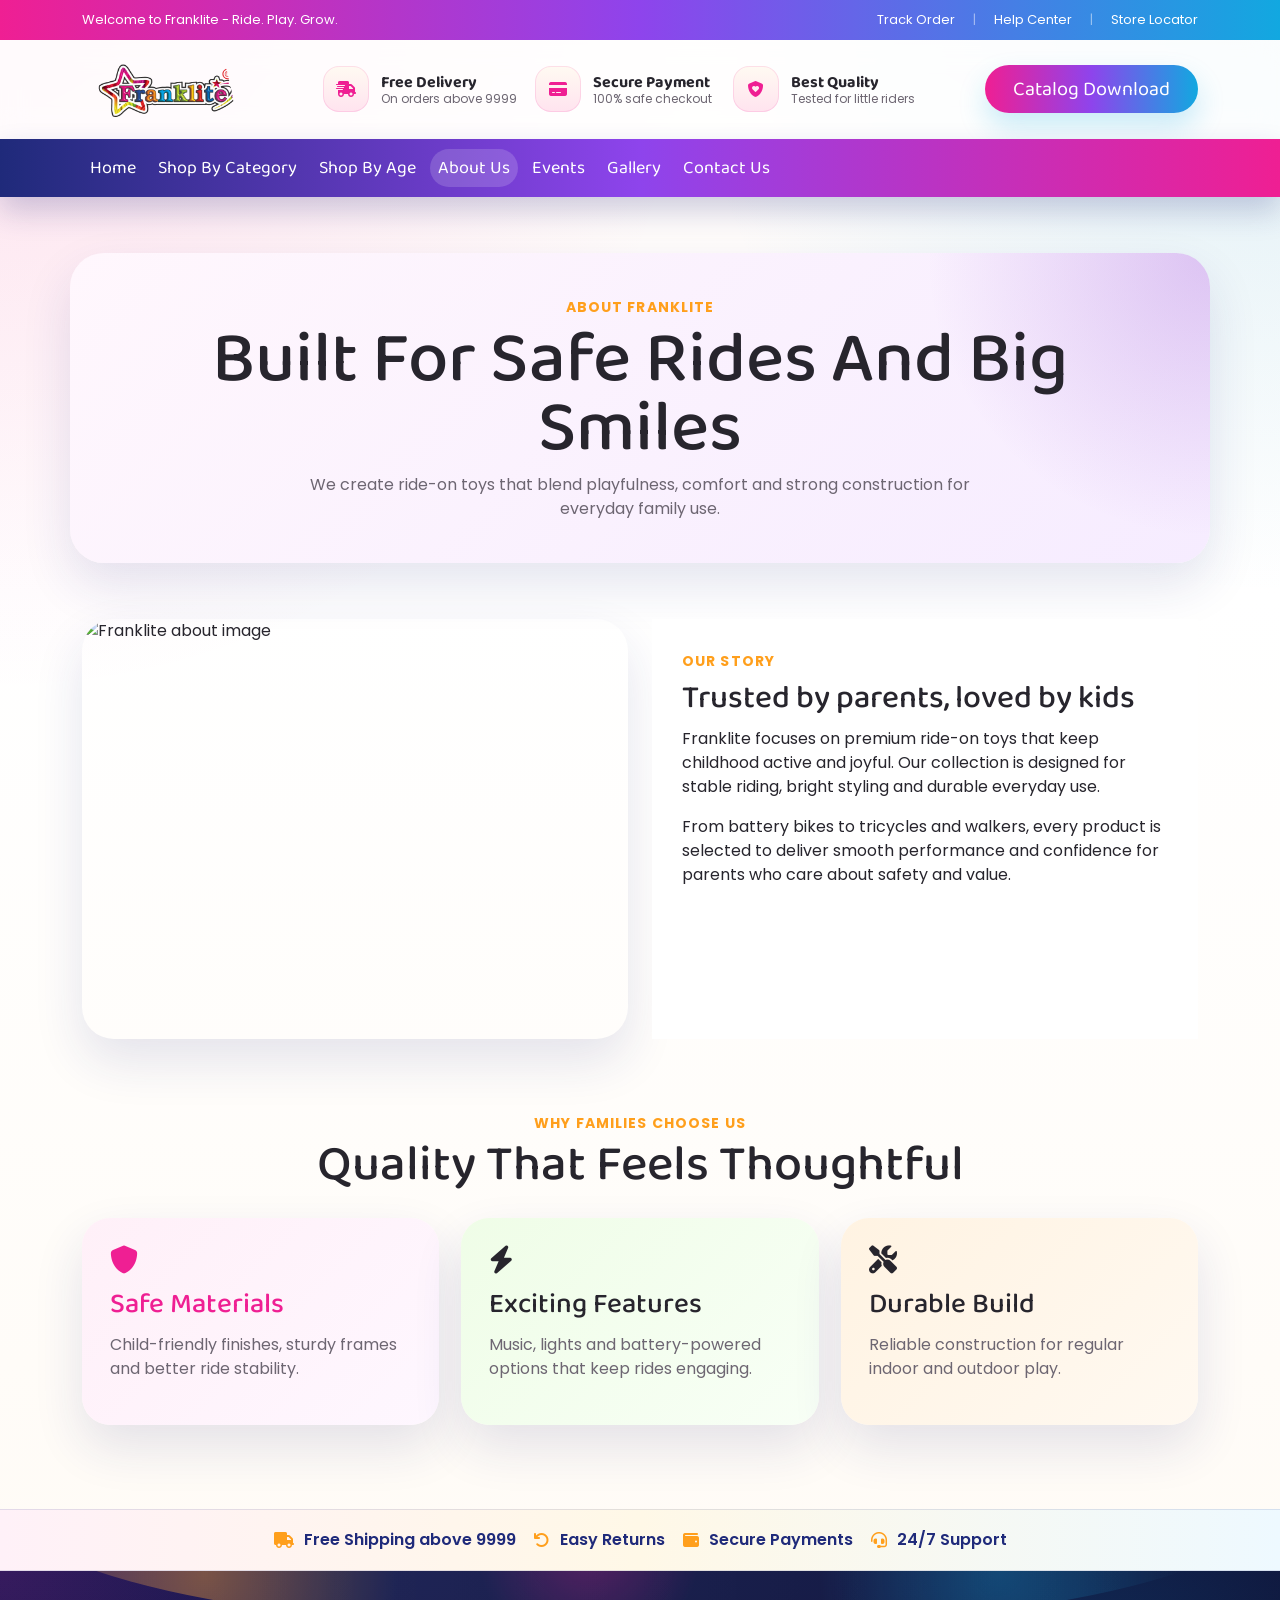
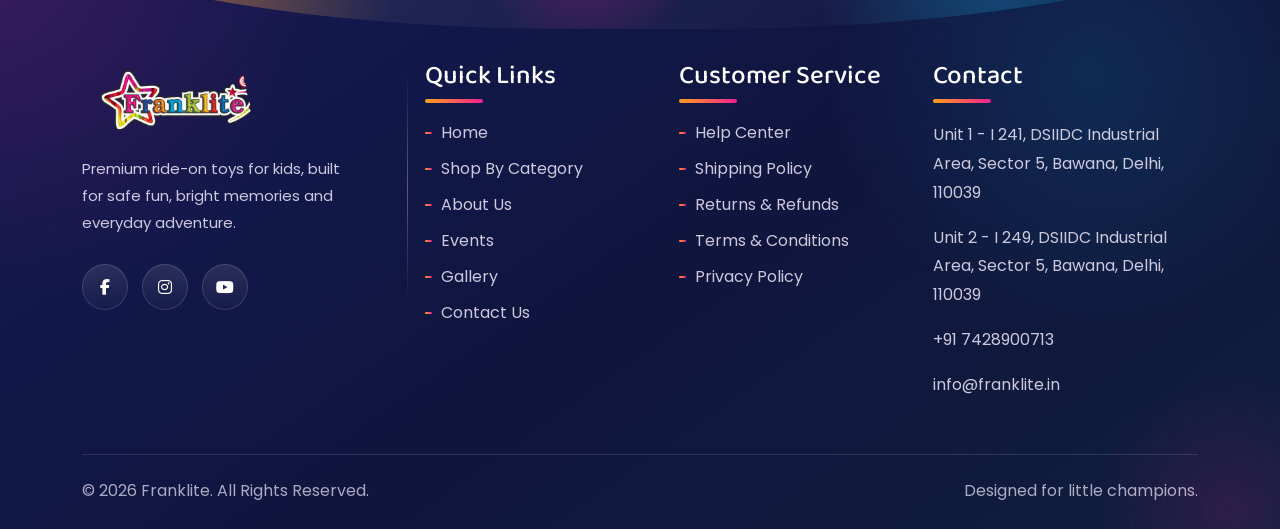
==== about.html @ 80accf0f "update in catalog and footer" ====
<!DOCTYPE html>
<html lang="en">

<head>
    <meta charset="UTF-8">
    <meta name="viewport" content="width=device-width, initial-scale=1.0">
    <title>About Us | Franklite</title>
    <link rel="icon" href="image/logo.png">
    <link href="https://cdn.jsdelivr.net/npm/bootstrap@5.0.2/dist/css/bootstrap.min.css" rel="stylesheet"
        integrity="sha384-EVSTQN3/azprG1Anm3QDgpJLIm9Nao0Yz1ztcQTwFspd3yD65VohhpuuCOmLASjC" crossorigin="anonymous">
    <link rel="stylesheet" href="https://cdnjs.cloudflare.com/ajax/libs/font-awesome/6.7.2/css/all.min.css">
    <link rel="preconnect" href="https://fonts.googleapis.com">
    <link rel="preconnect" href="https://fonts.gstatic.com" crossorigin>
    <link href="https://fonts.googleapis.com/css2?family=Baloo+2:wght@400;600;700;800&family=Poppins:wght@400;500;600;700&display=swap"
        rel="stylesheet">
    <link href="https://unpkg.com/aos@2.3.1/dist/aos.css" rel="stylesheet">
    <link href="style.css" rel="stylesheet">
    <link href="responsive.css" rel="stylesheet">
</head>

<body>
    <div class="site-shell">
        <header class="top-strip">
            <div class="container top-strip-inner">
                <p class="mb-0">Welcome to Franklite - Ride. Play. Grow.</p>
                <div class="top-strip-links">
                    <a href="pdf/PREM SONY.pdf" download>Track Order</a>
                    <a href="contact.html">Help Center</a>
                    <a href="contact.html">Store Locator</a>
                </div>
            </div>
        </header>

        <header class="main-header">
            <div class="container">
                <div class="main-header-row">
                    <a class="brand-wrap" href="index.html" aria-label="Franklite home">
                        <img src="image/logo-gif.gif" alt="Franklite logo">
                    </a>
                    <div class="feature-pills">
                        <div class="feature-pill">
                            <span class="feature-icon"><i class="fa-solid fa-truck-fast"></i></span>
                            <div>
                                <strong>Free Delivery</strong>
                                <small>On orders above 9999</small>
                            </div>
                        </div>
                        <div class="feature-pill">
                            <span class="feature-icon"><i class="fa-solid fa-credit-card"></i></span>
                            <div>
                                <strong>Secure Payment</strong>
                                <small>100% safe checkout</small>
                            </div>
                        </div>
                        <div class="feature-pill">
                            <span class="feature-icon"><i class="fa-solid fa-shield-heart"></i></span>
                            <div>
                                <strong>Best Quality</strong>
                                <small>Tested for little riders</small>
                            </div>
                        </div>
                    </div>
                    <div class="header-cta">
                        <a class="btn theme-btn header-pill-btn" href="pdf/PREM SONY.pdf" download>Catalog Download</a>
                    </div>
                </div>
            </div>
        </header>

        <nav class="theme-nav navbar navbar-expand-lg">
            <div class="container">
                <button class="navbar-toggler" type="button" data-bs-toggle="collapse" data-bs-target="#mainNav"
                    aria-controls="mainNav" aria-expanded="false" aria-label="Toggle navigation">
                    <i class="fa-solid fa-bars"></i>
                </button>
                <div class="collapse navbar-collapse" id="mainNav">
                    <ul class="navbar-nav nav-links">
                        <li class="nav-item"><a class="nav-link" href="index.html">Home</a></li>
                        <li class="nav-item"><a class="nav-link" href="shop.html">Shop By Category</a></li>
                        <li class="nav-item"><a class="nav-link" href="shop.html">Shop By Age</a></li>
                        <li class="nav-item"><a class="nav-link active" href="about.html">About Us</a></li>
                        <li class="nav-item"><a class="nav-link" href="events.html">Events</a></li>
                        <li class="nav-item"><a class="nav-link" href="gallery.html">Gallery</a></li>
                        <li class="nav-item"><a class="nav-link" href="contact.html">Contact Us</a></li>
                    </ul>
                </div>
            </div>
        </nav>

        <main>
            <section class="inner-hero">
                <div class="container">
                    <span class="kicker">About Franklite</span>
                    <h1>Built For Safe Rides And Big Smiles</h1>
                    <p>We create ride-on toys that blend playfulness, comfort and strong construction for everyday family use.</p>
                </div>
            </section>

            <section class="section-space pt-0">
                <div class="container">
                    <div class="split-panel">
                        <div class="panel-media" data-aos="fade-right">
                            <img src="image/about-img.png" alt="Franklite about image">
                        </div>
                        <div class="panel-copy" data-aos="fade-left">
                            <span class="kicker">Our Story</span>
                            <h2>Trusted by parents, loved by kids</h2>
                            <p>Franklite focuses on premium ride-on toys that keep childhood active and joyful. Our collection is designed for stable riding, bright styling and durable everyday use.</p>
                            <p>From battery bikes to tricycles and walkers, every product is selected to deliver smooth performance and confidence for parents who care about safety and value.</p>
                        </div>
                    </div>
                </div>
            </section>

            <section class="section-space pt-0">
                <div class="container">
                    <div class="section-heading">
                        <span class="kicker">Why Families Choose Us</span>
                        <h2>Quality That Feels Thoughtful</h2>
                    </div>
                    <div class="feature-grid">
                        <article class="feature-panel lilac">
                            <i class="fa-solid fa-shield"></i>
                            <h3>Safe Materials</h3>
                            <p>Child-friendly finishes, sturdy frames and better ride stability.</p>
                        </article>
                        <article class="feature-panel mint">
                            <i class="fa-solid fa-bolt"></i>
                            <h3>Exciting Features</h3>
                            <p>Music, lights and battery-powered options that keep rides engaging.</p>
                        </article>
                        <article class="feature-panel peach">
                            <i class="fa-solid fa-screwdriver-wrench"></i>
                            <h3>Durable Build</h3>
                            <p>Reliable construction for regular indoor and outdoor play.</p>
                        </article>
                    </div>
                </div>
            </section>
        </main>

        <section class="service-strip">
            <div class="container service-strip-grid">
                <div><i class="fa-solid fa-truck"></i><span>Free Shipping above 9999</span></div>
                <div><i class="fa-solid fa-arrow-rotate-left"></i><span>Easy Returns</span></div>
                <div><i class="fa-solid fa-wallet"></i><span>Secure Payments</span></div>
                <div><i class="fa-solid fa-headset"></i><span>24/7 Support</span></div>
            </div>
        </section>

        <footer class="site-footer">
            <div class="container">
                <div class="footer-grid">
                    <div>
                        <img class="footer-logo" src="image/logo-gif.gif" alt="Franklite logo">
                        <p>Premium ride-on toys for kids, built for safe fun, bright memories and everyday adventure.</p>
                        <div class="social-links">
                            <a href="https://www.facebook.com/share/16gAEgcKET/?mibextid=wwXIfr" target="_blank" rel="noopener noreferrer"><i class="fa-brands fa-facebook-f"></i></a>
                            <a href="https://www.instagram.com/franklite_/profilecard/?igsh=amo0N2d4dWhxYzMw" target="_blank" rel="noopener noreferrer"><i class="fa-brands fa-instagram"></i></a>
                            <a href="https://youtube.com/@franklite_toys?si=5BbVZSJ4fT86CASj" target="_blank" rel="noopener noreferrer"><i class="fa-brands fa-youtube"></i></a>
                        </div>
                    </div>
                    <div>
                        <h3>Quick Links</h3>
                        <ul>
                            <li><a href="index.html">Home</a></li>
                            <li><a href="shop.html">Shop By Category</a></li>
                            <li><a href="about.html">About Us</a></li>
                            <li><a href="events.html">Events</a></li>
                            <li><a href="gallery.html">Gallery</a></li>
                            <li><a href="contact.html">Contact Us</a></li>
                        </ul>
                    </div>
                    <div>
                        <h3>Customer Service</h3>
                        <ul>
                            <li><a href="contact.html">Help Center</a></li>
                            <li><a href="#">Shipping Policy</a></li>
                            <li><a href="#">Returns & Refunds</a></li>
                            <li><a href="#">Terms & Conditions</a></li>
                            <li><a href="#">Privacy Policy</a></li>
                        </ul>
                    </div>
                    <div>
                        <h3>Contact</h3>
                        <p>Unit 1 - I 241, DSIIDC Industrial Area, Sector 5, Bawana, Delhi, 110039</p>
                        <p>Unit 2 - I 249, DSIIDC Industrial Area, Sector 5, Bawana, Delhi, 110039</p>
                        <p><a href="tel:+917428900713">+91 7428900713</a></p>
                        <p><a href="mailto:info@franklite.in">info@franklite.in</a></p>
                    </div>
                </div>
                <div class="footer-bottom">
                    <span>&copy; 2026 Franklite. All Rights Reserved.</span>
                    <span>Designed for little champions.</span>
                </div>
            </div>
        </footer>
    </div>

    <script src="https://cdn.jsdelivr.net/npm/bootstrap@5.0.2/dist/js/bootstrap.bundle.min.js"></script>
    <script src="https://unpkg.com/aos@2.3.1/dist/aos.js"></script>
    <script src="script.js"></script>
</body>

</html>
---- style.css ----
:root {
    --bg: #fffaf8;
    --surface: #ffffff;
    --surface-soft: #fff1f7;
    --text: #27252d;
    --muted: #6d6672;
    --primary: #ef1f93;
    --primary-dark: #1f2a7a;
    --secondary: #ff9f1c;
    --accent: #a6ce39;
    --teal: #12a8e0;
    --violet: #8e44ec;
    --line: rgba(31, 42, 122, 0.12);
    --shadow: 0 22px 50px rgba(31, 42, 122, 0.12);
    --radius-lg: 32px;
    --radius-md: 22px;
    --radius-sm: 16px;
}

* {
    box-sizing: border-box;
    margin: 0;
    padding: 0;
}

html {
    scroll-behavior: smooth;
}

body {
    font-family: "Poppins", sans-serif;
    color: var(--text);
    background:
        radial-gradient(circle at top left, rgba(239, 31, 147, 0.12), transparent 28%),
        radial-gradient(circle at top right, rgba(18, 168, 224, 0.14), transparent 24%),
        linear-gradient(180deg, #fffaf8 0%, #ffffff 28%, #fff9f1 100%);
    overflow-x: hidden;
}

h1,
h2,
h3,
strong,
.nav-link,
.theme-btn,
.promo-btn {
    font-family: "Baloo 2", cursive;
}

a {
    color: inherit;
    text-decoration: none;
}

img,
video {
    display: block;
    max-width: 100%;
}

.site-shell {
    position: relative;
}

.container {
    width: min(1220px, calc(100% - 32px));
}

.top-strip {
    padding: 10px 0;
    color: #fff;
    font-size: 13px;
    background: linear-gradient(90deg, var(--primary), var(--violet), var(--teal));
}

.top-strip-inner,
.main-header-row,
.top-strip-links,
.feature-pills,
.header-actions,
.header-cta,
.service-strip-grid,
.footer-bottom {
    display: flex;
    align-items: center;
    justify-content: space-between;
    gap: 18px;
}

.top-strip-links a {
    position: relative;
    color: #fff;
}

.top-strip-links a:not(:last-child)::after {
    content: "|";
    margin-left: 18px;
    color: rgba(255, 255, 255, 0.48);
}

.main-header {
    padding: 18px 0;
    background: rgba(255, 255, 255, 0.82);
    backdrop-filter: blur(14px);
}

.brand-wrap img {
    width: 170px;
}

.feature-pills {
    flex: 1;
    justify-content: center;
    flex-wrap: wrap;
}

.feature-pill {
    display: flex;
    align-items: center;
    gap: 12px;
    min-width: 180px;
}

.feature-icon {
    width: 46px;
    height: 46px;
    display: inline-flex;
    align-items: center;
    justify-content: center;
    border-radius: 16px;
    color: var(--primary);
    background: linear-gradient(180deg, #fffaf2, #ffe3ef);
    box-shadow: inset 0 0 0 1px rgba(239, 31, 147, 0.12);
}

.feature-pill strong,
.feature-pill small {
    display: block;
    line-height: 1.2;
}

.feature-pill strong {
    font-size: 16px;
}

.feature-pill small {
    color: var(--muted);
    font-size: 12px;
}

.header-actions a {
    display: inline-flex;
    align-items: center;
    gap: 8px;
    color: var(--primary-dark);
    font-size: 14px;
}

.header-actions i {
    width: 42px;
    height: 42px;
    display: inline-flex;
    align-items: center;
    justify-content: center;
    border-radius: 50%;
    color: var(--primary);
    background: #fff;
    box-shadow: 0 10px 24px rgba(31, 42, 122, 0.12);
}

.header-cta {
    justify-content: flex-end;
}

.header-pill-btn {
    padding-inline: 24px;
    white-space: nowrap;
}

.theme-nav {
    position: sticky;
    top: 0;
    z-index: 20;
    padding: 10px 0;
    background: linear-gradient(90deg, var(--primary-dark), var(--violet), var(--primary));
    box-shadow: 0 14px 30px rgba(31, 42, 122, 0.22);
}

.theme-nav .container {
    display: flex;
    align-items: center;
    justify-content: center;
    gap: 18px;
}

.navbar-toggler,
.navbar-toggler:focus {
    color: #fff;
    border: none;
    box-shadow: none;
}

.nav-links {
    gap: 6px;
}

.theme-nav .nav-link {
    padding: 10px 14px;
    border-radius: 999px;
    color: #fff;
    font-size: 18px;
    line-height: 1;
}

.theme-nav .nav-link:hover,
.theme-nav .nav-link.active {
    color: #fff;
    background: rgba(255, 255, 255, 0.16);
}

.section-space {
    padding: 34px 0 72px;
}

.section-heading {
    margin-bottom: 28px;
    text-align: center;
}

.kicker,
.eyebrow {
    display: inline-block;
    margin-bottom: 8px;
    color: var(--secondary);
    font-size: 14px;
    font-weight: 700;
    letter-spacing: 0.08em;
    text-transform: uppercase;
}

.section-heading h2,
.about-copy h2,
.promo-banner h2 {
    font-size: clamp(34px, 4vw, 50px);
    line-height: 0.95;
    margin: 0;
}

.hero-section {
    padding: 12px 0 46px;
}

.inner-hero {
    padding: 56px 0;
}

.inner-hero .container {
    padding: 42px;
    border-radius: 34px;
    text-align: center;
    background:
        radial-gradient(circle at top right, rgba(123, 44, 201, 0.22), transparent 24%),
        linear-gradient(135deg, #fff7fd 0%, #f6ecff 100%);
    box-shadow: var(--shadow);
}

.inner-hero h1 {
    font-size: clamp(40px, 6vw, 72px);
    line-height: 0.95;
    margin-bottom: 10px;
    font-family: "Baloo 2", cursive;
}

.inner-hero p {
    max-width: 720px;
    margin: 0 auto;
    color: var(--muted);
}

.hero-slider {
    overflow: hidden;
    border-radius: 0 0 36px 36px;
    background: transparent;
}

.hero-slide {
    position: relative;
    min-height: 620px;
    display: flex;
    align-items: center;
    overflow: hidden;
}

.hero-slide::before {
    content: "";
    position: absolute;
    inset: 0;
    background:
        radial-gradient(circle at 12% 18%, rgba(239, 31, 147, 0.24), transparent 24%),
        radial-gradient(circle at 88% 20%, rgba(18, 168, 224, 0.22), transparent 22%),
        radial-gradient(circle at 78% 78%, rgba(255, 159, 28, 0.2), transparent 18%);
}

.hero-slide::after {
    content: "";
    position: absolute;
    inset: auto auto 22px 50%;
    width: min(1240px, calc(100% - 32px));
    height: 1px;
    transform: translateX(-50%);
    background: linear-gradient(90deg, rgba(255, 255, 255, 0), rgba(31, 42, 122, 0.12), rgba(255, 255, 255, 0));
}

.hero-slide-one {
    background:
        radial-gradient(circle at 82% 26%, rgba(255, 255, 255, 0.86), transparent 20%),
        linear-gradient(120deg, #fff5fc 0%, #fff7e9 34%, #eff8ff 100%);
}

.hero-slide-two {
    background:
        radial-gradient(circle at 18% 20%, rgba(255, 255, 255, 0.72), transparent 18%),
        linear-gradient(120deg, #fff1fb 0%, #fff9ef 44%, #edf7ff 100%);
}

.hero-slide-three {
    background:
        radial-gradient(circle at 74% 18%, rgba(255, 255, 255, 0.78), transparent 20%),
        linear-gradient(120deg, #fff5f2 0%, #fffef1 40%, #eef6ff 100%);
}

.hero-slide-inner {
    position: relative;
    z-index: 1;
    display: grid;
    grid-template-columns: minmax(0, 0.96fr) minmax(0, 1.04fr);
    gap: 26px;
    align-items: center;
    min-height: 620px;
    padding-top: 62px;
    padding-bottom: 62px;
}

.hero-copy,
.hero-visual,
.about-copy,
.about-media {
    position: relative;
    z-index: 1;
}

.hero-copy {
    display: flex;
    flex-direction: column;
    justify-content: center;
    max-width: 540px;
    padding: 28px 30px 26px;
    border-radius: 30px;
    background: linear-gradient(180deg, rgba(255, 255, 255, 0.82), rgba(255, 255, 255, 0.62));
    box-shadow: 0 28px 54px rgba(31, 42, 122, 0.14);
    backdrop-filter: blur(16px);
}

.hero-copy::before {
    content: "";
    position: absolute;
    inset: -14px auto auto -14px;
    width: 70px;
    height: 70px;
    border-radius: 24px;
    background: linear-gradient(180deg, rgba(239, 31, 147, 0.18), rgba(18, 168, 224, 0.18));
    z-index: -1;
}

.hero-copy::after {
    content: "";
    position: absolute;
    right: 24px;
    top: 18px;
    width: 88px;
    height: 6px;
    border-radius: 999px;
    background: linear-gradient(90deg, var(--secondary), var(--primary), var(--teal));
}

.eyebrow {
    padding: 8px 14px;
    border-radius: 999px;
    color: var(--primary-dark);
    background: rgba(255, 255, 255, 0.9);
    box-shadow: 0 10px 22px rgba(31, 42, 122, 0.08);
}

.hero-copy h1 {
    font-size: clamp(48px, 7vw, 92px);
    line-height: 0.82;
    margin-bottom: 14px;
    text-transform: uppercase;
    letter-spacing: -0.04em;
}

.hero-copy h1 span {
    background: linear-gradient(90deg, var(--primary), var(--secondary), var(--accent), var(--teal));
    -webkit-background-clip: text;
    background-clip: text;
    color: transparent;
}

.about-copy h2 span {
    color: var(--secondary);
}

.hero-copy p,
.about-copy p,
.promo-banner p,
.site-footer p {
    color: var(--muted);
    font-size: 16px;
    line-height: 1.75;
}

.hero-badges {
    display: flex;
    flex-wrap: wrap;
    gap: 12px;
    margin: 18px 0 18px;
}

.hero-badges span,
.highlight-box {
    display: inline-flex;
    align-items: center;
    gap: 10px;
    padding: 12px 16px;
    border-radius: 999px;
    color: var(--primary-dark);
    background: rgba(255, 255, 255, 0.92);
    box-shadow: 0 12px 24px rgba(31, 42, 122, 0.08);
}

.theme-btn,
.ghost-btn,
.promo-btn {
    border: none;
    border-radius: 999px;
    padding: 14px 28px;
    font-size: 20px;
    line-height: 1;
}

.theme-btn {
    color: #fff;
    background: linear-gradient(90deg, var(--primary), var(--violet), var(--teal));
    box-shadow: 0 14px 28px rgba(18, 168, 224, 0.22);
}

.theme-btn:hover,
.promo-btn:hover {
    color: #fff;
}

.ghost-btn {
    color: var(--primary-dark);
    border: 1px solid rgba(31, 42, 122, 0.16);
    background: rgba(255, 255, 255, 0.78);
}

.hero-actions {
    display: flex;
    flex-wrap: wrap;
    gap: 14px;
    margin-bottom: 18px;
}

.hero-mini-strip {
    display: flex;
    flex-wrap: wrap;
    gap: 12px;
    margin: 0;
}

.hero-mini-strip div {
    min-width: 126px;
    padding: 12px 16px;
    border-radius: 18px;
    background: linear-gradient(180deg, rgba(255, 255, 255, 0.96), rgba(252, 247, 255, 0.98));
    box-shadow: 0 12px 24px rgba(31, 42, 122, 0.08);
    border: 1px solid rgba(239, 31, 147, 0.1);
}

.hero-mini-strip strong,
.hero-mini-strip span {
    display: block;
    line-height: 1.1;
}

.hero-mini-strip strong {
    color: var(--primary-dark);
    font-size: 24px;
}

.hero-mini-strip span {
    margin-top: 4px;
    color: var(--muted);
    font-size: 12px;
    font-weight: 600;
}

.hero-feature-list {
    display: grid;
    gap: 10px;
    margin-top: 6px;
}

.hero-feature-list div {
    display: flex;
    align-items: center;
    gap: 10px;
    color: var(--primary-dark);
    font-weight: 600;
}

.hero-feature-list i {
    color: var(--accent);
    font-size: 16px;
}

.hero-visual {
    display: flex;
    align-items: center;
    justify-content: center;
    min-height: 440px;
}

.hero-visual::before,
.hero-visual::after {
    content: "";
    position: absolute;
    border-radius: 28px;
    z-index: 0;
}

.hero-visual::before {
    width: 180px;
    height: 180px;
    left: 10px;
    top: 36px;
    background: linear-gradient(180deg, rgba(255, 159, 28, 0.22), rgba(239, 31, 147, 0.1));
    transform: rotate(-14deg);
}

.hero-visual::after {
    width: 210px;
    height: 210px;
    right: 12px;
    bottom: 40px;
    border: 2px dashed rgba(31, 42, 122, 0.14);
    transform: rotate(12deg);
}

.hero-visual-card {
    position: relative;
    z-index: 2;
    width: 100%;
    max-width: 590px;
    padding: 16px;
    border-radius: 34px;
    background: linear-gradient(135deg, rgba(255, 255, 255, 0.98), rgba(255, 245, 250, 0.9));
    box-shadow: 0 34px 58px rgba(31, 42, 122, 0.18);
    transform: rotate(-2deg);
}

.hero-slide-two .hero-visual-card {
    transform: rotate(2deg);
}

.hero-slide-three .hero-visual-card {
    transform: rotate(-1deg);
}

.hero-visual-card::before,
.hero-visual-card::after {
    content: "";
    position: absolute;
    z-index: 3;
    padding: 10px 14px;
    border-radius: 16px;
    color: var(--primary-dark);
    font-family: "Baloo 2", cursive;
    font-size: 18px;
    line-height: 1;
    background: rgba(255, 255, 255, 0.9);
    box-shadow: 0 14px 30px rgba(31, 42, 122, 0.14);
}

.hero-visual-card::before {
    content: "Loved by Kids";
    left: -28px;
    top: 28px;
}

.hero-visual-card::after {
    content: "Safe + Fun";
    right: -24px;
    bottom: 30px;
}

.hero-visual-card img {
    width: 100%;
    min-height: 360px;
    max-height: 430px;
    object-fit: cover;
    border-radius: 24px;
    background: linear-gradient(180deg, #fff, #fcefff);
}

.hero-floating-note {
    position: absolute;
    z-index: 4;
    max-width: 220px;
    padding: 14px 16px;
    border-radius: 18px;
    background: rgba(255, 255, 255, 0.92);
    box-shadow: 0 16px 30px rgba(31, 42, 122, 0.14);
}

.hero-floating-note strong,
.hero-floating-note span {
    display: block;
    line-height: 1.15;
}

.hero-floating-note strong {
    font-size: 18px;
}

.hero-floating-note span {
    margin-top: 4px;
    color: var(--muted);
    font-size: 12px;
    font-weight: 600;
}

.note-top {
    top: 26px;
    right: -16px;
}

.note-bottom {
    left: -18px;
    bottom: 28px;
}

.hero-control {
    width: auto;
    top: auto;
    bottom: 26px;
    opacity: 1;
}

.hero-control.carousel-control-prev {
    left: 40px;
}

.hero-control.carousel-control-next {
    right: 40px;
}

.hero-control-icon {
    width: 58px;
    height: 58px;
    display: inline-flex;
    align-items: center;
    justify-content: center;
    border-radius: 50%;
    color: #fff;
    background: linear-gradient(90deg, var(--primary-dark), var(--primary));
    box-shadow: 0 16px 32px rgba(31, 42, 122, 0.22);
    transition: transform 0.22s ease;
}

.hero-control:hover .hero-control-icon {
    transform: translateY(-3px);
}

.hero-indicators {
    bottom: 28px;
    gap: 10px;
    margin-bottom: 0;
}

.hero-indicators [data-bs-target] {
    width: 12px;
    height: 12px;
    border: 0;
    border-radius: 999px;
    background: rgba(31, 42, 122, 0.24);
    opacity: 1;
}

.hero-indicators .active {
    width: 42px;
    background: linear-gradient(90deg, var(--primary), var(--secondary), var(--teal));
}

.category-grid,
.product-grid,
.reels-grid,
.gallery-grid,
.stats-grid,
.review-grid {
    display: grid;
    gap: 22px;
}

.category-grid {
    grid-template-columns: repeat(6, 1fr);
}

.category-card,
.product-card,
.review-card {
    position: relative;
    padding: 22px;
    border-radius: 28px;
    background: rgba(255, 255, 255, 0.92);
    box-shadow: var(--shadow);
    border: 1px solid rgba(31, 42, 122, 0.05);
    transition: transform 0.25s ease, box-shadow 0.25s ease;
}

.category-card:hover,
.product-card:hover,
.review-card:hover,
.reel-card:hover {
    transform: translateY(-6px);
    box-shadow: 0 26px 44px rgba(31, 42, 122, 0.16);
}

.category-card {
    text-align: center;
}

.category-card img {
    height: 120px;
    width: 100%;
    object-fit: contain;
    margin-bottom: 14px;
}

.category-card h3,
.product-card h3,
.assurance-card h3,
.site-footer h3 {
    font-size: 24px;
    line-height: 1;
    margin: 0;
}

.about-panel {
    display: grid;
    grid-template-columns: 0.95fr 0.95fr 0.8fr;
    gap: 24px;
    align-items: stretch;
}

.split-panel,
.contact-layout {
    display: grid;
    grid-template-columns: 1fr 1fr;
    gap: 24px;
    align-items: stretch;
}

.panel-media img,
.contact-card,
.contact-form-card {
    width: 100%;
    height: 100%;
    border-radius: var(--radius-lg);
    box-shadow: var(--shadow);
}

.panel-media img {
    min-height: 420px;
    object-fit: cover;
}

.panel-copy,
.contact-card,
.contact-form-card {
    padding: 30px;
    background: rgba(255, 255, 255, 0.92);
}

.feature-grid,
.shop-grid {
    display: grid;
    gap: 22px;
}

.feature-grid {
    grid-template-columns: repeat(3, 1fr);
}

.feature-panel {
    padding: 28px;
    border-radius: 28px;
    box-shadow: var(--shadow);
}

.feature-panel i {
    font-size: 28px;
    margin-bottom: 14px;
}

.feature-panel p {
    margin-top: 12px;
    color: var(--muted);
}

.about-media img {
    width: 100%;
    height: 100%;
    min-height: 420px;
    object-fit: cover;
    border-radius: var(--radius-lg);
    box-shadow: var(--shadow);
}

.about-copy {
    padding: 18px 6px;
}

.assurance-grid {
    display: grid;
    grid-template-columns: repeat(2, 1fr);
    gap: 18px;
}

.assurance-card,
.stat-card {
    padding: 24px;
    border-radius: 26px;
}

.assurance-card i {
    margin-bottom: 14px;
    font-size: 26px;
}

.assurance-card p {
    margin: 8px 0 0;
    color: var(--muted);
}

.lilac {
    background: linear-gradient(135deg, #fff0f8, #fef7ff);
    color: var(--primary);
}

.green {
    background: linear-gradient(135deg, #f5fde7, #fbfff4);
    color: var(--accent);
}

.orange {
    background: linear-gradient(135deg, #fff5e3, #fffaf1);
    color: var(--secondary);
}

.pink {
    background: linear-gradient(135deg, #eef8ff, #f8fbff);
    color: var(--teal);
}

.product-grid {
    grid-template-columns: repeat(4, 1fr);
}

.shop-grid {
    grid-template-columns: repeat(4, 1fr);
}

.product-card {
    overflow: hidden;
}

.product-card img {
    height: 210px;
    width: 100%;
    object-fit: contain;
    margin-bottom: 18px;
}

.wish-btn {
    position: absolute;
    top: 18px;
    right: 18px;
    width: 40px;
    height: 40px;
    border: none;
    border-radius: 50%;
    color: var(--primary);
    background: #fff;
    box-shadow: 0 10px 24px rgba(239, 31, 147, 0.14);
}

.price-row {
    display: flex;
    align-items: center;
    gap: 10px;
    flex-wrap: wrap;
    margin-top: 14px;
}

.price-row strong {
    color: var(--primary-dark);
    font-size: 28px;
    line-height: 1;
}

.price-row span {
    color: #aa9bb9;
    text-decoration: line-through;
}

.price-row em {
    color: #ff8b1f;
    font-style: normal;
    font-weight: 700;
}

.product-actions {
    margin-top: 18px;
}

.enquiry-btn {
    width: 100%;
    padding-block: 12px;
    font-size: 18px;
}

.promo-banner {
    display: grid;
    grid-template-columns: 1fr auto auto;
    align-items: center;
    gap: 24px;
    margin-top: 32px;
    padding: 28px 34px;
    border-radius: var(--radius-lg);
    color: #fff;
    background: linear-gradient(90deg, var(--primary-dark), var(--violet), var(--primary), var(--secondary));
    box-shadow: 0 22px 50px rgba(31, 42, 122, 0.24);
}

.promo-banner .kicker,
.promo-banner h2,
.promo-banner p,
.promo-cta span {
    color: #fff;
}

.promo-banner img {
    width: 100%;
    max-width: 360px;
    min-height: 220px;
    object-fit: cover;
    border-radius: 24px;
    box-shadow: 0 18px 34px rgba(31, 42, 122, 0.25);
}

.promo-cta {
    display: grid;
    gap: 12px;
    justify-items: start;
}

.promo-btn {
    color: var(--primary-dark);
    background: linear-gradient(90deg, #ffe16d, #ffb92c);
}

.hero-slider {
    border-radius: 0 0 34px 34px;
}

.hero-slide {
    min-height: 540px;
    background: #1a215e;
}

.hero-slide::before {
    z-index: 1;
    background:
        linear-gradient(90deg, rgba(12, 16, 44, 0.82) 0%, rgba(16, 21, 61, 0.64) 34%, rgba(16, 21, 61, 0.14) 100%),
        linear-gradient(180deg, rgba(8, 10, 26, 0.1), rgba(8, 10, 26, 0.36));
}

.hero-slide-one,
.hero-slide-two,
.hero-slide-three {
    background: #1a215e;
}

.hero-banner-image {
    position: absolute;
    inset: 0;
    width: 100%;
    height: 100%;
    object-fit: cover;
}

.hero-slide-inner {
    z-index: 2;
    display: flex;
    align-items: center;
    min-height: 540px;
    padding-top: 54px;
    padding-bottom: 72px;
}

.hero-copy {
    max-width: 510px;
    padding: 30px 32px;
    border-radius: 28px;
    background: linear-gradient(180deg, rgba(11, 15, 43, 0.66), rgba(11, 15, 43, 0.48));
    box-shadow: 0 22px 44px rgba(8, 10, 28, 0.24);
    backdrop-filter: blur(10px);
}

.hero-copy::before {
    inset: auto auto -1px 0;
    width: 120px;
    height: 4px;
    border-radius: 999px;
    background: linear-gradient(90deg, var(--secondary), var(--primary), var(--teal));
}

.hero-copy::after,
.hero-feature-list,
.hero-visual,
.hero-floating-note {
    display: none;
}

.eyebrow {
    color: #fff;
    background: rgba(255, 255, 255, 0.16);
    box-shadow: none;
}

.hero-copy h1 {
    color: #fff;
    font-size: clamp(44px, 6vw, 78px);
    line-height: 0.86;
}

.hero-copy p {
    color: rgba(255, 255, 255, 0.84);
}

.hero-badges span {
    color: #fff;
    background: rgba(255, 255, 255, 0.14);
    border: 1px solid rgba(255, 255, 255, 0.14);
    box-shadow: none;
}

.hero-mini-strip div {
    background: rgba(255, 255, 255, 0.14);
    border: 1px solid rgba(255, 255, 255, 0.14);
    box-shadow: none;
}

.hero-mini-strip strong {
    color: #fff;
}

.hero-mini-strip span {
    color: rgba(255, 255, 255, 0.82);
}

.promo-banner {
    position: relative;
    overflow: hidden;
    display: block;
    min-height: 320px;
    padding: 0;
    background: #1b235f;
}

.promo-banner::before {
    content: "";
    position: absolute;
    inset: 0;
    z-index: 1;
    background: linear-gradient(90deg, rgba(12, 16, 44, 0.82) 0%, rgba(16, 21, 61, 0.46) 42%, rgba(16, 21, 61, 0.08) 100%);
}

.promo-banner img {
    position: absolute;
    inset: 0;
    width: 100%;
    height: 100%;
    max-width: none;
    min-height: 0;
    border-radius: 0;
    box-shadow: none;
}

.promo-banner-content {
    position: relative;
    z-index: 2;
    min-height: 320px;
    padding: 36px 40px;
    display: flex;
    align-items: flex-end;
    justify-content: space-between;
    gap: 24px;
}

.promo-banner-copy {
    max-width: 430px;
}

.promo-banner p {
    color: rgba(255, 255, 255, 0.84);
}

.reels-grid {
    grid-template-columns: repeat(4, 1fr);
}

.reel-card {
    overflow: hidden;
    border-radius: 28px;
    background: linear-gradient(180deg, #2d2764, #111738);
    box-shadow: var(--shadow);
    transition: transform 0.25s ease, box-shadow 0.25s ease;
}

.reel-video {
    width: 100%;
    aspect-ratio: 4 / 5;
    object-fit: cover;
}

.gallery-grid {
    grid-template-columns: repeat(5, 1fr);
}

.gallery-grid img {
    width: 100%;
    height: 180px;
    object-fit: cover;
    border-radius: 22px;
    box-shadow: var(--shadow);
    cursor: zoom-in;
    transition: transform 0.25s ease, box-shadow 0.25s ease, filter 0.25s ease;
}

.gallery-grid img:hover {
    transform: translateY(-4px);
    filter: saturate(1.05);
    box-shadow: 0 28px 44px rgba(31, 42, 122, 0.18);
}

.gallery-page-grid {
    grid-template-columns: repeat(4, 1fr);
}

.gallery-page-grid img {
    height: 240px;
}

.lightbox-overlay {
    position: fixed;
    inset: 0;
    z-index: 9999;
    display: flex;
    align-items: center;
    justify-content: center;
    padding: 28px;
    background: rgba(9, 12, 32, 0.82);
    backdrop-filter: blur(10px);
    opacity: 0;
    pointer-events: none;
    transition: opacity 0.22s ease;
}

.lightbox-overlay.is-open {
    opacity: 1;
    pointer-events: auto;
}

.lightbox-dialog {
    position: relative;
    width: min(960px, 100%);
    padding: 14px;
    border-radius: 28px;
    background: linear-gradient(180deg, rgba(255, 255, 255, 0.96), rgba(246, 242, 255, 0.92));
    box-shadow: 0 28px 60px rgba(0, 0, 0, 0.28);
    transform: translateY(16px) scale(0.98);
    transition: transform 0.22s ease;
}

.lightbox-overlay.is-open .lightbox-dialog {
    transform: translateY(0) scale(1);
}

.lightbox-close {
    position: absolute;
    top: -16px;
    right: -16px;
    width: 46px;
    height: 46px;
    border: none;
    border-radius: 50%;
    color: #fff;
    font-size: 18px;
    background: linear-gradient(180deg, var(--primary), var(--primary-dark));
    box-shadow: 0 14px 28px rgba(31, 42, 122, 0.24);
}

.lightbox-image {
    width: 100%;
    max-height: calc(100vh - 120px);
    object-fit: contain;
    border-radius: 20px;
}

.stats-grid {
    grid-template-columns: repeat(4, 1fr);
}

.stat-card {
    text-align: center;
    box-shadow: var(--shadow);
}

.stat-card strong {
    display: block;
    font-size: 52px;
    line-height: 1;
}

.stat-card span {
    color: var(--muted);
    font-weight: 600;
}

.lavender {
    background: linear-gradient(135deg, #f2e9ff, #faf6ff);
}

.mint {
    background: linear-gradient(135deg, #effde7, #f8fff6);
}

.peach {
    background: linear-gradient(135deg, #fff3e2, #fff9f1);
}

.blush {
    background: linear-gradient(135deg, #ffe8f2, #fff5f9);
}

.review-grid {
    grid-template-columns: repeat(3, 1fr);
}

.events-hero-wrap {
    padding-top: 24px;
}

.events-hero,
.event-highlight-panel {
    display: grid;
    grid-template-columns: 1.1fr 0.9fr;
    gap: 30px;
    align-items: center;
}

.events-hero {
    padding: 40px;
    border-radius: 34px;
    background:
        radial-gradient(circle at top left, rgba(239, 31, 147, 0.18), transparent 26%),
        radial-gradient(circle at bottom right, rgba(18, 168, 224, 0.2), transparent 28%),
        linear-gradient(135deg, #fff7fc 0%, #fff9ef 52%, #eef8ff 100%);
    box-shadow: var(--shadow);
}

.events-hero-copy h1 {
    font-size: clamp(40px, 6vw, 70px);
    line-height: 0.92;
    margin-bottom: 14px;
}

.events-hero-copy h1 span,
.event-highlight-copy h2 {
    color: var(--primary-dark);
}

.events-hero-copy p,
.event-highlight-copy p {
    max-width: 620px;
    color: var(--muted);
}

.event-chip-row,
.event-benefit-list,
.event-meta,
.event-tags {
    display: flex;
    flex-wrap: wrap;
    gap: 12px;
}

.event-chip-row {
    margin: 24px 0 30px;
}

.event-chip-row span,
.event-tags span,
.events-filter-bar span {
    display: inline-flex;
    align-items: center;
    gap: 8px;
    padding: 10px 16px;
    border-radius: 999px;
    font-size: 14px;
    font-weight: 600;
}

.event-chip-row span {
    color: var(--primary-dark);
    background: rgba(255, 255, 255, 0.78);
    box-shadow: 0 12px 24px rgba(31, 42, 122, 0.08);
}

.event-ghost-btn {
    color: var(--primary-dark);
    border-color: rgba(31, 42, 122, 0.18);
    background: rgba(255, 255, 255, 0.82);
}

.events-spotlight-card {
    padding: 16px;
    border-radius: 30px;
    background: rgba(255, 255, 255, 0.88);
    box-shadow: 0 24px 44px rgba(31, 42, 122, 0.16);
}

.spotlight-label {
    display: inline-block;
    padding: 8px 14px;
    margin-bottom: 14px;
    border-radius: 999px;
    color: #fff;
    font-size: 13px;
    font-weight: 700;
    letter-spacing: 0.04em;
    text-transform: uppercase;
    background: linear-gradient(90deg, var(--primary), var(--violet));
}

.events-spotlight-card img,
.event-highlight-media img {
    width: 100%;
    height: 360px;
    object-fit: cover;
    border-radius: 24px;
}

.spotlight-copy {
    padding: 18px 8px 4px;
}

.spotlight-copy strong {
    display: block;
    font-size: 30px;
    line-height: 0.98;
}

.spotlight-copy p {
    margin: 8px 0 0;
    color: var(--muted);
}

.event-stats-grid {
    gap: 20px;
}

.events-filter-bar {
    display: flex;
    flex-wrap: wrap;
    gap: 12px;
    justify-content: center;
    margin-bottom: 28px;
}

.events-filter-bar span {
    color: var(--primary-dark);
    background: rgba(255, 255, 255, 0.85);
    box-shadow: inset 0 0 0 1px rgba(31, 42, 122, 0.08);
}

.events-filter-bar .active {
    color: #fff;
    background: linear-gradient(90deg, var(--primary-dark), var(--primary));
    box-shadow: none;
}

.event-grid,
.event-timeline {
    display: grid;
    gap: 24px;
}

.event-grid {
    grid-template-columns: repeat(3, 1fr);
}

.event-card,
.event-timeline-card {
    overflow: hidden;
    border-radius: 28px;
    background: rgba(255, 255, 255, 0.92);
    box-shadow: var(--shadow);
}

.event-card img {
    width: 100%;
    height: 240px;
    object-fit: cover;
}

.event-card-body {
    padding: 22px;
}

.event-meta {
    margin-bottom: 14px;
}

.event-meta span {
    padding: 7px 12px;
    border-radius: 999px;
    color: var(--primary-dark);
    font-size: 13px;
    font-weight: 700;
    background: rgba(31, 42, 122, 0.08);
}

.event-card h3,
.event-timeline-card h3 {
    font-size: 28px;
    line-height: 1;
    margin-bottom: 12px;
}

.event-card p,
.event-timeline-card p {
    color: var(--muted);
    margin-bottom: 18px;
}

.event-tags span {
    color: var(--primary);
    background: rgba(239, 31, 147, 0.08);
}

.event-highlight-panel {
    padding: 38px;
    border-radius: 34px;
    background: linear-gradient(135deg, #ffffff 0%, #fff4fa 46%, #f3fbff 100%);
    box-shadow: var(--shadow);
}

.event-benefit-list {
    flex-direction: column;
    align-items: flex-start;
    margin-top: 24px;
}

.event-benefit-list div {
    display: flex;
    align-items: center;
    gap: 10px;
    color: var(--primary-dark);
    font-weight: 600;
}

.event-benefit-list i {
    color: var(--accent);
}

.event-timeline {
    grid-template-columns: repeat(3, 1fr);
}

.event-timeline-card {
    position: relative;
    padding: 28px;
}

.event-timeline-card span {
    display: inline-flex;
    width: 58px;
    height: 58px;
    align-items: center;
    justify-content: center;
    margin-bottom: 18px;
    border-radius: 20px;
    color: #fff;
    font-size: 24px;
    font-family: "Baloo 2", cursive;
    background: linear-gradient(180deg, var(--primary), var(--violet));
}

.contact-list {
    display: grid;
    gap: 16px;
    margin-top: 26px;
}

.contact-list div {
    display: flex;
    align-items: flex-start;
    gap: 12px;
    color: var(--muted);
}

.contact-list i {
    color: var(--secondary);
    margin-top: 4px;
}

.form-grid {
    display: grid;
    grid-template-columns: repeat(2, 1fr);
    gap: 18px;
    margin-bottom: 20px;
}

.form-grid label {
    display: block;
    margin-bottom: 8px;
    font-weight: 600;
}

.form-grid input,
.form-grid textarea {
    width: 100%;
    border: 1px solid rgba(123, 44, 201, 0.14);
    outline: none;
    padding: 14px 16px;
    border-radius: 18px;
    background: #fff;
}

.form-grid input:focus,
.form-grid textarea:focus {
    border-color: rgba(123, 44, 201, 0.42);
    box-shadow: 0 0 0 4px rgba(123, 44, 201, 0.08);
}

.full-span {
    grid-column: 1 / -1;
}

.review-card p {
    min-height: 108px;
    margin-bottom: 18px;
}

.review-meta {
    display: flex;
    align-items: center;
    gap: 14px;
}

.review-meta img {
    width: 58px;
    height: 58px;
    border-radius: 50%;
    object-fit: cover;
}

.review-meta strong,
.review-meta span {
    display: block;
}

.review-meta span {
    color: var(--secondary);
    font-size: 14px;
}

.service-strip {
    padding: 18px 0;
    margin-top: 12px;
    background: linear-gradient(90deg, #fff1f8, #fff8e7, #eef9ff);
    border-top: 1px solid var(--line);
    border-bottom: 1px solid var(--line);
}

.service-strip-grid {
    flex-wrap: wrap;
    justify-content: center;
}

.service-strip-grid div {
    display: inline-flex;
    align-items: center;
    gap: 10px;
    color: var(--primary-dark);
    font-weight: 600;
}

.service-strip-grid i {
    color: var(--secondary);
}

.site-footer {
    position: relative;
    overflow: hidden;
    padding: 92px 0 26px;
    color: #f7efff;
    background:
        radial-gradient(circle at top left, rgba(239, 31, 147, 0.16), transparent 24%),
        radial-gradient(circle at 85% 18%, rgba(18, 168, 224, 0.14), transparent 22%),
        linear-gradient(145deg, #131a54 0%, #10153d 55%, #0f1f3d 100%),
        url("image/footer.jpg") center/cover;
}

.site-footer::before,
.site-footer::after {
    content: "";
    position: absolute;
    border-radius: 50%;
    filter: blur(4px);
    opacity: 0.75;
}

.site-footer::before {
    width: 100%;
    height: 130px;
    top: -72px;
    left: 0;
    border-radius: 0 0 45% 45% / 0 0 100% 100%;
    background:
        radial-gradient(circle at 16% 58%, rgba(255, 159, 28, 0.36), transparent 18%),
        radial-gradient(circle at 46% 38%, rgba(239, 31, 147, 0.28), transparent 16%),
        radial-gradient(circle at 78% 56%, rgba(18, 168, 224, 0.28), transparent 18%),
        linear-gradient(90deg, rgba(255, 255, 255, 0.08), rgba(255, 255, 255, 0));
    filter: none;
    opacity: 1;
}

.site-footer::after {
    width: 280px;
    height: 280px;
    right: -90px;
    bottom: -120px;
    background: radial-gradient(circle, rgba(239, 31, 147, 0.18), transparent 70%);
}

.site-footer .container {
    position: relative;
    z-index: 1;
}

.footer-grid {
    display: grid;
    grid-template-columns: 1.4fr 1fr 1fr 1.2fr;
    gap: 34px;
    align-items: start;
}

.footer-grid > div {
    position: relative;
}

.footer-grid > div:first-child {
    padding-right: 28px;
}

.footer-grid > div:first-child::after {
    content: "";
    position: absolute;
    top: 8px;
    right: -17px;
    width: 1px;
    height: calc(100% - 16px);
    background: linear-gradient(180deg, rgba(255, 255, 255, 0), rgba(255, 255, 255, 0.3), rgba(255, 255, 255, 0));
}

.footer-logo {
    width: 190px;
    margin-bottom: 20px;
}

.site-footer h3 {
    position: relative;
    margin-bottom: 18px;
    padding-bottom: 14px;
    color: #fff;
    font-size: 26px;
    line-height: 1;
}

.site-footer h3::after {
    content: "";
    position: absolute;
    left: 0;
    bottom: 0;
    width: 58px;
    height: 4px;
    border-radius: 999px;
    background: linear-gradient(90deg, var(--secondary), var(--primary));
}

.footer-grid > div:first-child p {
    max-width: 320px;
    font-size: 15px;
}

.site-footer p,
.site-footer a,
.site-footer li {
    color: rgba(247, 239, 255, 0.82);
}

.site-footer p {
    line-height: 1.8;
}

.site-footer ul {
    list-style: none;
    padding-left: 0;
    margin-bottom: 0;
}

.site-footer ul li {
    width: fit-content;
}

.site-footer li {
    position: relative;
    padding-left: 16px;
}

.site-footer li::before {
    content: "";
    position: absolute;
    left: 0;
    top: 11px;
    width: 7px;
    height: 2px;
    border-radius: 999px;
    background: linear-gradient(90deg, var(--secondary), var(--primary));
}

.site-footer li + li,
.site-footer p + p {
    margin-top: 12px;
}

.site-footer a {
    transition: color 0.22s ease, transform 0.22s ease, opacity 0.22s ease;
}

.site-footer a:hover {
    color: #fff;
}

.site-footer li a:hover {
    display: inline-block;
    transform: translateX(4px);
}

.social-links {
    display: flex;
    gap: 14px;
    margin-top: 28px;
}

.social-links a {
    width: 46px;
    height: 46px;
    display: inline-flex;
    align-items: center;
    justify-content: center;
    border-radius: 50%;
    color: #fff;
    background: linear-gradient(180deg, rgba(255, 255, 255, 0.1), rgba(255, 255, 255, 0.02));
    box-shadow: inset 0 0 0 1px rgba(255, 255, 255, 0.14);
    transition: transform 0.22s ease, background 0.22s ease, box-shadow 0.22s ease;
}

.social-links a:hover {
    transform: translateY(-4px) rotate(-6deg);
    background: linear-gradient(180deg, var(--primary), var(--violet));
    box-shadow: 0 16px 28px rgba(239, 31, 147, 0.28);
}

.footer-bottom {
    padding: 24px 0 0;
    margin-top: 38px;
    color: rgba(247, 239, 255, 0.68);
    border-top: 1px solid rgba(255, 255, 255, 0.12);
}

.floating-actions {
    position: fixed;
    right: 22px;
    bottom: 22px;
    z-index: 25;
    display: grid;
    gap: 12px;
}

.floating-actions a {
    width: 56px;
    height: 56px;
    display: inline-flex;
    align-items: center;
    justify-content: center;
    border-radius: 50%;
    color: #fff;
    font-size: 22px;
    box-shadow: 0 18px 30px rgba(53, 24, 84, 0.22);
}

.floating-actions .call {
    background: linear-gradient(180deg, var(--primary-dark), var(--primary));
}

.floating-actions .whatsapp {
    background: linear-gradient(180deg, #31dc79, #12ab57);
}
---- responsive.css ----
@media (max-width: 1199px) {
    .feature-pills {
        justify-content: flex-start;
    }

    .main-header-row {
        align-items: flex-start;
    }

    .hero-slide-inner,
    .about-panel,
    .footer-grid,
    .split-panel,
    .contact-layout,
    .events-hero,
    .event-highlight-panel {
        grid-template-columns: 1fr;
    }

    .hero-visual {
        min-height: 380px;
    }

    .category-grid {
        grid-template-columns: repeat(3, 1fr);
    }

    .product-grid,
    .stats-grid {
        grid-template-columns: repeat(2, 1fr);
    }

    .reels-grid {
        grid-template-columns: repeat(2, 1fr);
    }

    .gallery-grid {
        grid-template-columns: repeat(3, 1fr);
    }

    .gallery-page-grid {
        grid-template-columns: repeat(3, 1fr);
    }

    .review-grid {
        grid-template-columns: 1fr;
    }

    .feature-grid,
    .shop-grid,
    .event-grid,
    .event-timeline {
        grid-template-columns: repeat(2, 1fr);
    }
}

@media (max-width: 991px) {
    .top-strip-inner,
    .main-header-row,
    .promo-banner {
        flex-direction: column;
        align-items: stretch;
    }

    .top-strip-inner,
    .main-header-row {
        text-align: center;
    }

    .feature-pills,
    .header-actions,
    .header-cta {
        justify-content: center;
    }

    .theme-nav {
        position: static;
    }

    .theme-nav .container {
        display: block;
    }

    .theme-nav .navbar-collapse {
        width: 100%;
        margin-top: 14px;
        padding: 12px;
        border-radius: 22px;
        background: rgba(255, 255, 255, 0.12);
        backdrop-filter: blur(10px);
    }

    .nav-links {
        padding: 10px 0;
        justify-content: center;
        align-items: stretch;
        gap: 8px;
    }

    .theme-nav .nav-link {
        display: block;
        text-align: center;
    }

    .hero-slide,
    .hero-slide-inner {
        min-height: auto;
    }

    .hero-copy h1 {
        font-size: clamp(48px, 14vw, 82px);
    }

    .hero-slide-inner {
        padding-top: 56px;
        padding-bottom: 86px;
        gap: 20px;
    }

    .hero-copy {
        max-width: 100%;
        padding: 24px 22px 22px;
    }

    .hero-visual {
        min-height: 300px;
    }

    .hero-visual-card {
        max-width: 100%;
        transform: none;
    }

    .hero-visual::before,
    .hero-visual::after,
    .hero-visual-card::before,
    .hero-visual-card::after {
        display: none;
    }

    .about-copy,
    .panel-copy,
    .contact-card,
    .contact-form-card {
        padding: 24px;
    }

    .promo-banner img {
        max-width: 100%;
        margin-inline: auto;
    }

    .service-strip-grid {
        justify-content: center;
    }

    .promo-banner {
        display: flex;
        text-align: center;
    }

    .events-hero,
    .event-highlight-panel {
        padding: 28px;
    }

    .events-hero-copy,
    .event-highlight-copy {
        text-align: center;
    }

    .events-hero-copy p,
    .event-highlight-copy p {
        margin-inline: auto;
    }

    .event-chip-row,
    .event-benefit-list {
        justify-content: center;
        align-items: center;
    }

    .promo-cta {
        justify-items: center;
    }

    .hero-control.carousel-control-prev {
        left: 20px;
    }

    .hero-control.carousel-control-next {
        right: 20px;
    }
}

@media (max-width: 767px) {
    .container {
        width: min(100% - 24px, 100%);
    }

    .feature-pills {
        flex-wrap: nowrap;
        justify-content: center;
        align-items: stretch;
        gap: 8px;
        width: 100%;
        overflow: hidden;
        padding-bottom: 0;
    }

    .top-strip-links {
        justify-content: center;
        flex-wrap: wrap;
        gap: 10px;
    }

    .top-strip-links a:not(:last-child)::after {
        display: none;
    }

    .brand-wrap img {
        width: 142px;
    }

    .feature-pill {
        min-width: 0;
        flex: 1 1 0;
        justify-content: center;
        gap: 8px;
    }

    .section-space {
        padding: 26px 0 54px;
    }

    .hero-section {
        padding-bottom: 32px;
    }

    .hero-slide-inner {
        padding-top: 44px;
        padding-bottom: 82px;
    }

    .hero-copy {
        padding: 22px 18px 20px;
        border-radius: 26px;
    }

    .hero-copy::after {
        width: 64px;
        right: 18px;
    }

    .hero-copy,
    .about-copy,
    .panel-copy,
    .contact-card,
    .contact-form-card,
    .section-heading {
        text-align: center;
    }

    .hero-copy p,
    .about-copy p,
    .panel-copy p,
    .contact-card p,
    .inner-hero p {
        margin-inline: auto;
    }

    .hero-copy h1,
    .inner-hero h1 {
        line-height: 0.9;
    }

    .eyebrow {
        padding: 8px 12px;
    }

    .category-grid,
    .product-grid,
    .stats-grid,
    .reels-grid,
    .gallery-grid,
    .gallery-page-grid,
    .feature-grid,
    .shop-grid,
    .event-grid,
    .event-timeline {
        grid-template-columns: 1fr;
    }

    .assurance-grid {
        grid-template-columns: 1fr;
    }

    .form-grid {
        grid-template-columns: 1fr;
    }

    .hero-badges,
    .hero-actions,
    .hero-mini-strip,
    .hero-feature-list,
    .event-meta {
        flex-direction: column;
        align-items: stretch;
    }

    .hero-feature-list div {
        justify-content: center;
        text-align: center;
    }

    .theme-btn,
    .ghost-btn,
    .promo-btn {
        width: 100%;
        text-align: center;
    }

    .product-card,
    .category-card,
    .review-card,
    .feature-panel,
    .assurance-card,
    .stat-card {
        padding: 18px;
        border-radius: 22px;
    }

    .product-card img {
        height: 180px;
    }

    .category-card img {
        height: 110px;
    }

    .price-row {
        justify-content: center;
    }

    .review-card p {
        min-height: auto;
    }

    .hero-control {
        bottom: 28px;
    }

    .hero-control-icon {
        width: 48px;
        height: 48px;
    }

    .hero-indicators {
        bottom: 30px;
    }

    .gallery-grid img {
        height: 220px;
    }

    .gallery-page-grid img,
    .panel-media img,
    .about-media img,
    .promo-banner img {
        min-height: 0;
        height: 220px;
    }

    .review-meta,
    .contact-list div {
        justify-content: center;
    }

    .service-strip {
        padding: 16px 0;
    }

    .service-strip-grid {
        gap: 14px;
    }

    .site-footer {
        padding-top: 42px;
    }

    .footer-bottom {
        flex-direction: column;
        text-align: center;
    }

    .footer-grid {
        text-align: center;
    }

    .footer-grid > div:first-child {
        padding-right: 0;
    }

    .footer-grid > div:first-child::after {
        display: none;
    }

    .site-footer ul li {
        width: 100%;
    }

    .site-footer h3::after {
        left: 50%;
        transform: translateX(-50%);
    }

    .floating-actions {
        right: 16px;
        bottom: 16px;
    }

    .floating-actions a {
        width: 50px;
        height: 50px;
        font-size: 20px;
    }
}

@media (max-width: 575px) {
    .container {
        width: calc(100% - 20px);
    }

    .top-strip {
        font-size: 12px;
        padding: 8px 0;
    }

    .main-header {
        padding: 14px 0;
    }

    .feature-pills {
        gap: 6px;
        padding-bottom: 0;
    }

    .feature-pill {
        min-width: 0;
        flex: 1 1 0;
        align-items: center;
        justify-content: center;
        gap: 6px;
        text-align: left;
        padding: 10px 8px;
        border-radius: 16px;
        background: rgba(255, 255, 255, 0.76);
    }

    .feature-icon {
        width: 34px;
        height: 34px;
        border-radius: 12px;
        flex: 0 0 34px;
        font-size: 13px;
    }

    .feature-pill strong {
        font-size: 12px;
        line-height: 1.1;
    }

    .feature-pill small {
        font-size: 10px;
        line-height: 1.1;
    }

    .theme-nav {
        padding: 8px 0;
    }

    .theme-nav .navbar-collapse {
        padding: 10px;
        border-radius: 18px;
    }

    .theme-nav .nav-link {
        font-size: 16px;
        padding: 10px 12px;
    }

    .hero-slide-inner {
        padding-top: 44px;
        padding-bottom: 78px;
    }

    .hero-copy h1 {
        font-size: clamp(38px, 13vw, 56px);
    }

    .hero-copy {
        padding: 22px 14px 18px;
    }

    .hero-floating-note {
        display: none;
    }

    .hero-visual-card img {
        min-height: 240px;
        max-height: 280px;
    }

    .hero-badges span,
    .hero-mini-strip div {
        min-width: 0;
        width: 100%;
    }

    .hero-visual {
        min-height: 0;
    }

    .hero-visual-card {
        padding: 10px;
        border-radius: 24px;
    }

    .hero-visual-card img {
        min-height: 220px;
        border-radius: 18px;
    }

    .hero-control.carousel-control-prev {
        left: 10px;
    }

    .hero-control.carousel-control-next {
        right: 10px;
    }

    .hero-control-icon {
        width: 42px;
        height: 42px;
        font-size: 14px;
    }

    .hero-indicators {
        bottom: 22px;
    }

    .hero-indicators .active {
        width: 30px;
    }

    .section-heading h2,
    .about-copy h2,
    .promo-banner h2 {
        font-size: 30px;
    }

    .inner-hero {
        padding: 28px 0 34px;
    }

    .inner-hero .container {
        padding: 28px 18px;
        border-radius: 24px;
    }

    .about-copy,
    .panel-copy,
    .contact-card,
    .contact-form-card {
        padding: 20px 16px;
    }

    .promo-banner {
        padding: 22px 18px;
        border-radius: 24px;
    }

    .promo-banner img,
    .gallery-grid img,
    .gallery-page-grid img,
    .panel-media img,
    .about-media img,
    .events-spotlight-card img,
    .event-highlight-media img,
    .event-card img {
        height: 190px;
        border-radius: 18px;
    }

    .product-card img {
        height: 150px;
    }

    .stat-card strong {
        font-size: 38px;
    }

    .review-meta {
        flex-direction: column;
        text-align: center;
    }

    .event-card-body,
    .event-timeline-card,
    .events-hero,
    .event-highlight-panel {
        padding: 20px 16px;
        border-radius: 24px;
    }

    .event-card h3,
    .event-timeline-card h3,
    .spotlight-copy strong {
        font-size: 24px;
    }

    .contact-list div {
        flex-direction: column;
        align-items: center;
        text-align: center;
    }

    .form-grid input,
    .form-grid textarea {
        padding: 12px 14px;
        border-radius: 14px;
    }

    .service-strip-grid div {
        justify-content: center;
        width: 100%;
        text-align: center;
    }

    .footer-logo {
        width: 150px;
        margin-inline: auto;
    }

    .floating-actions a {
        width: 46px;
        height: 46px;
        font-size: 18px;
    }
}

@media (max-width: 991px) {
    .hero-slide,
    .hero-slide-inner {
        min-height: 500px;
    }

    .hero-slide-inner {
        padding-top: 46px;
        padding-bottom: 84px;
        gap: 0;
    }

    .hero-copy {
        max-width: 100%;
        padding: 24px 22px 22px;
    }

    .promo-banner {
        display: block;
        text-align: center;
    }

    .promo-banner-content {
        min-height: 280px;
        padding: 28px 24px;
        align-items: flex-end;
    }
}

@media (max-width: 767px) {
    .hero-slide,
    .hero-slide-inner {
        min-height: 430px;
    }

    .hero-slide-inner {
        padding-top: 38px;
        padding-bottom: 72px;
    }

    .hero-copy {
        padding: 22px 18px 20px;
    }

    .hero-badges,
    .hero-actions,
    .hero-mini-strip {
        flex-direction: column;
        align-items: stretch;
    }

    .promo-banner-content {
        min-height: 280px;
        height: auto;
        padding: 26px 20px;
    }
}

@media (max-width: 575px) {
    .hero-slide,
    .hero-slide-inner {
        min-height: 360px;
    }

    .hero-slide-inner {
        padding-top: 30px;
        padding-bottom: 64px;
    }

    .hero-copy {
        padding: 20px 14px 16px;
    }

    .hero-copy h1 {
        font-size: clamp(38px, 13vw, 56px);
    }

    .hero-badges span,
    .hero-mini-strip div {
        min-width: 0;
        width: 100%;
    }

    .promo-banner {
        padding: 0;
    }

    .promo-banner img {
        height: 100%;
    }

    .promo-banner-content {
        min-height: 240px;
        padding: 22px 16px;
    }
}
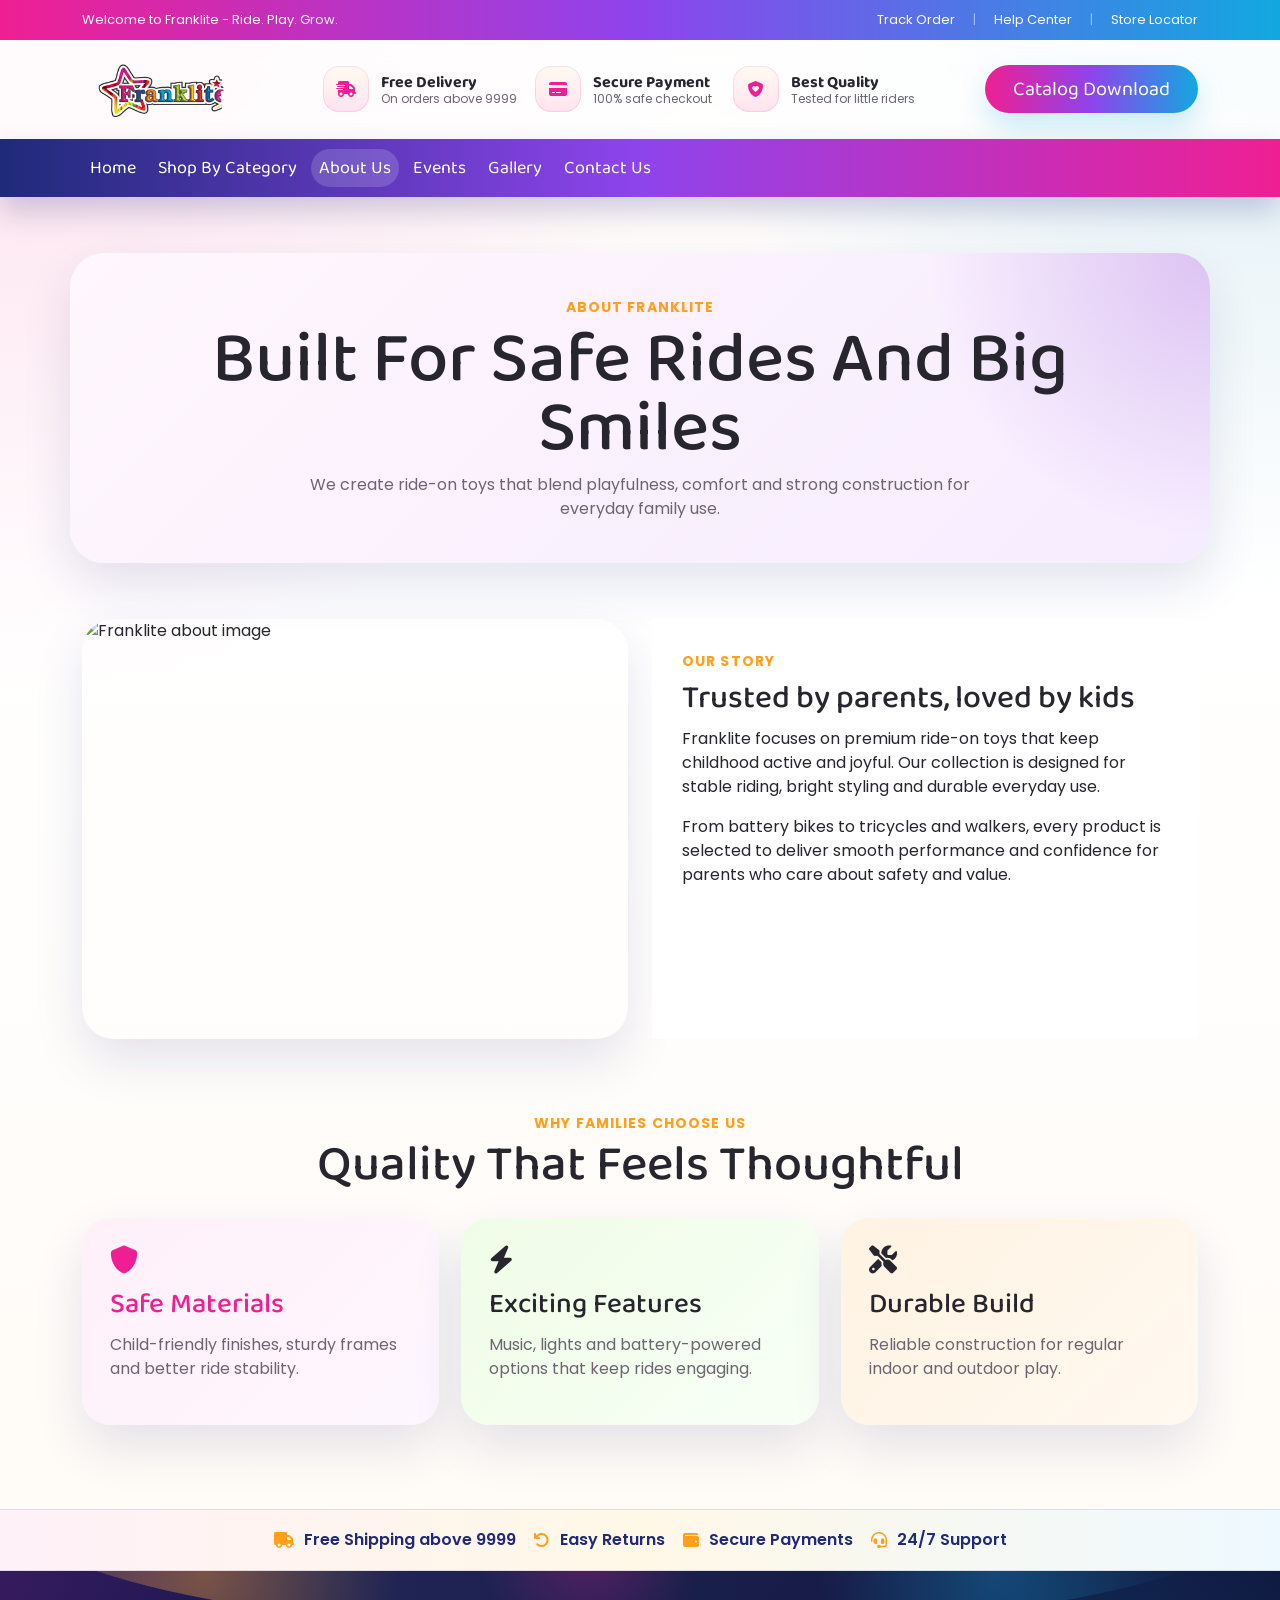
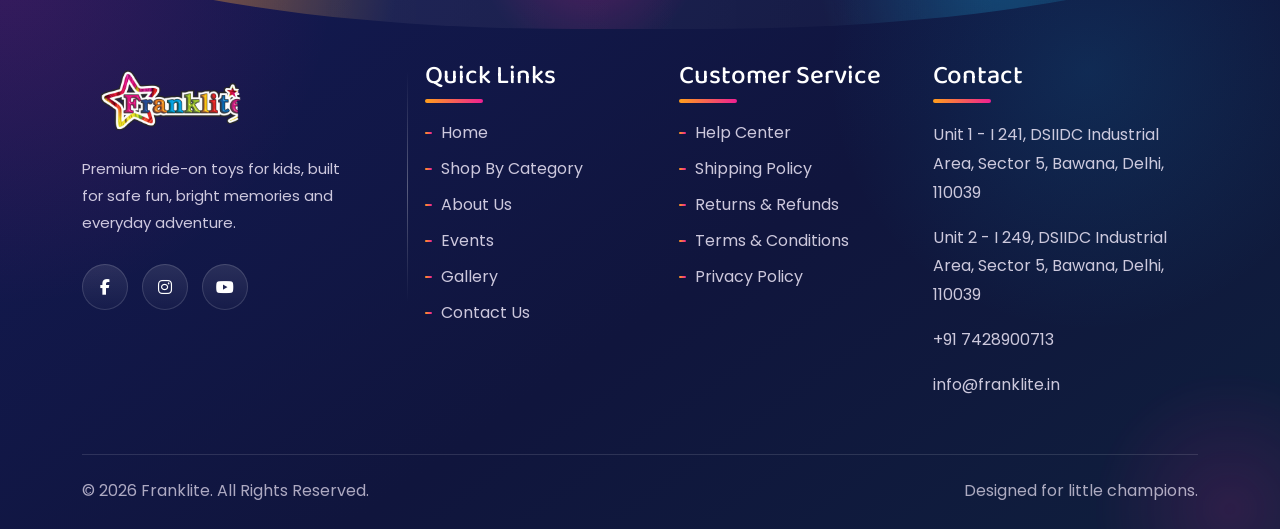
==== commit 8a844c65: "upate footer" ====
--- a/about.html
+++ b/about.html
@@ -77,7 +77,6 @@
                     <ul class="navbar-nav nav-links">
                         <li class="nav-item"><a class="nav-link" href="index.html">Home</a></li>
                         <li class="nav-item"><a class="nav-link" href="shop.html">Shop By Category</a></li>
-                        <li class="nav-item"><a class="nav-link" href="shop.html">Shop By Age</a></li>
                         <li class="nav-item"><a class="nav-link active" href="about.html">About Us</a></li>
                         <li class="nav-item"><a class="nav-link" href="events.html">Events</a></li>
                         <li class="nav-item"><a class="nav-link" href="gallery.html">Gallery</a></li>
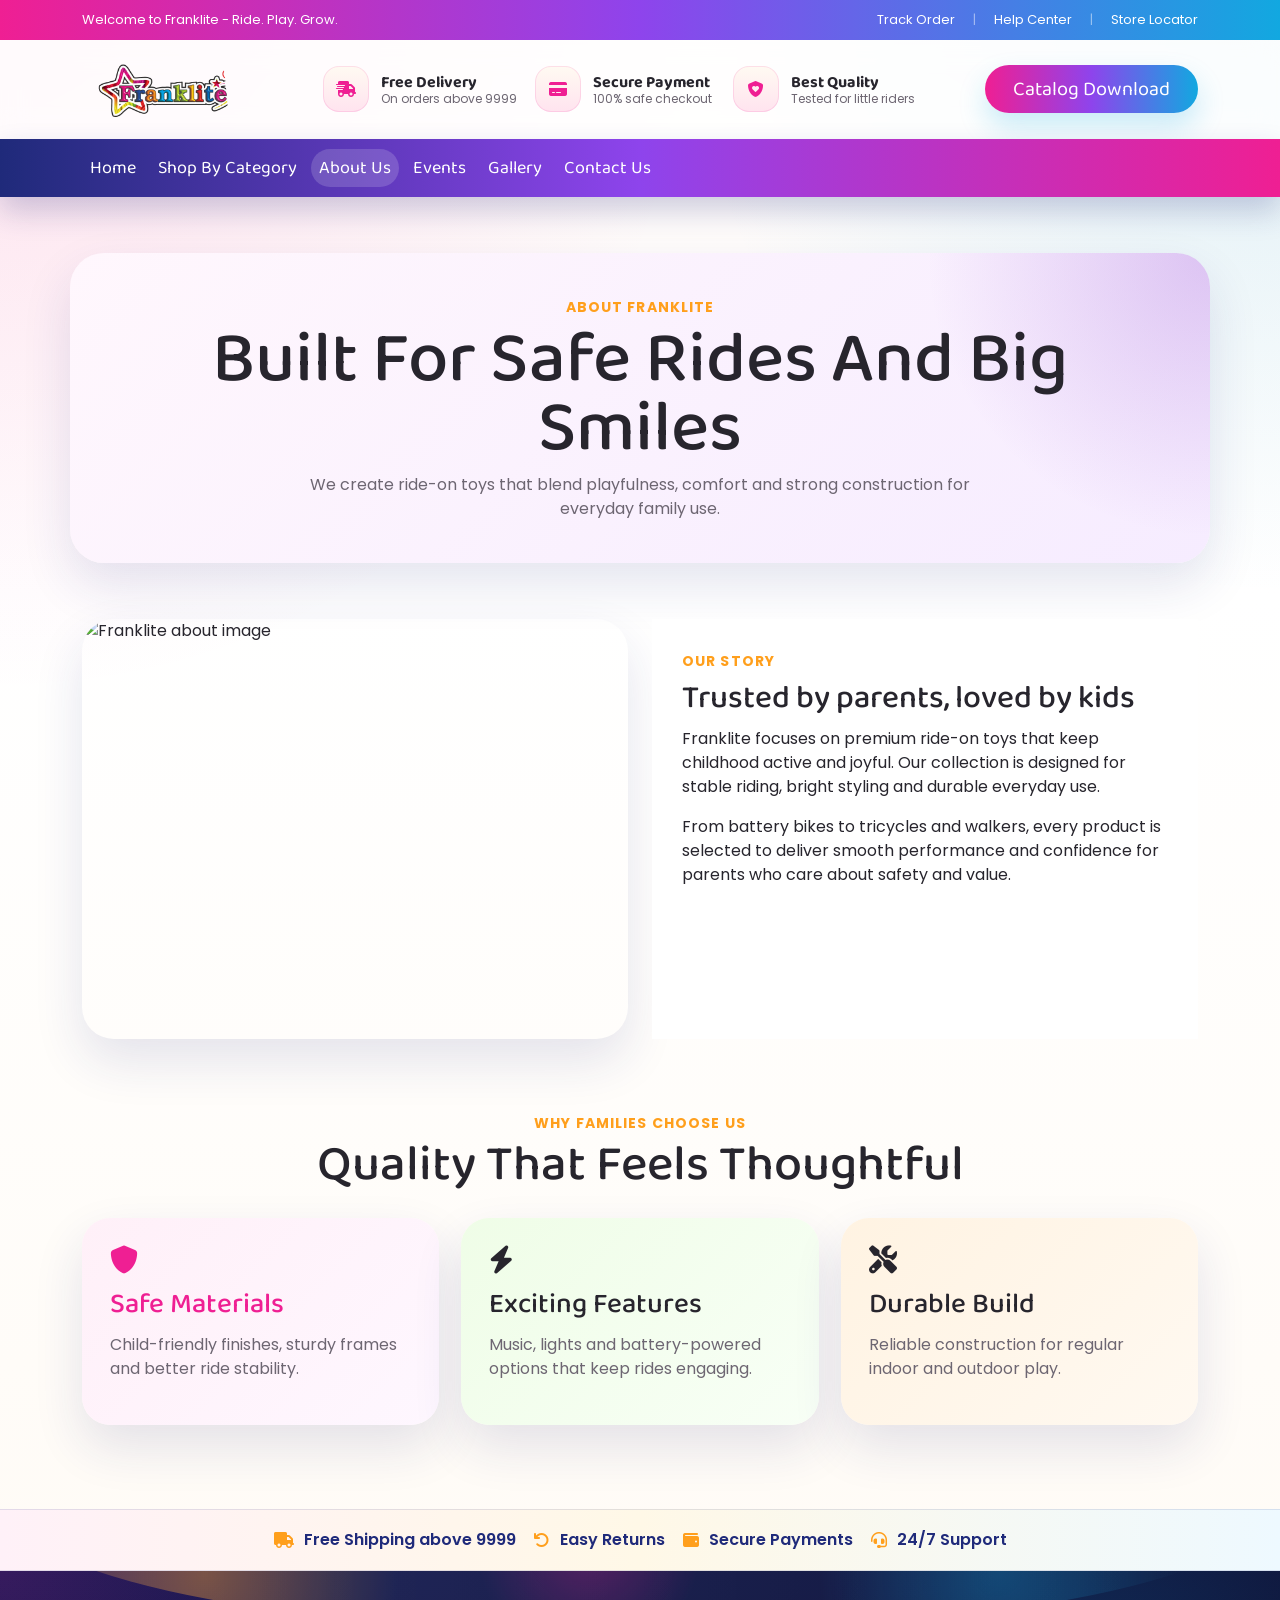
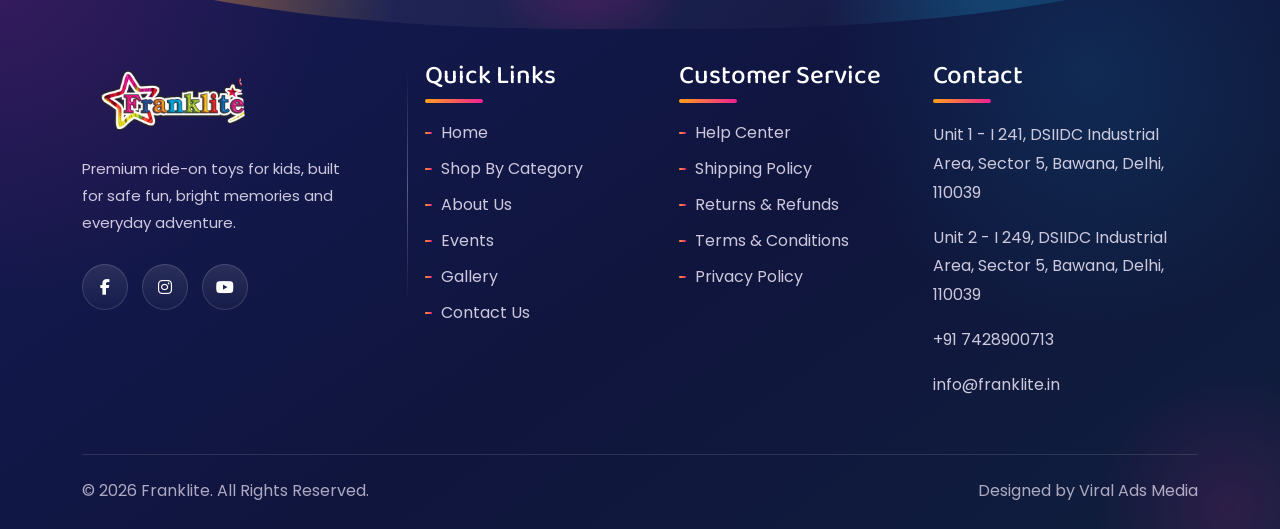
==== commit 283aaa5b: "update write viral ads media in footer" ====
--- a/about.html
+++ b/about.html
@@ -190,7 +190,7 @@
                 </div>
                 <div class="footer-bottom">
                     <span>&copy; 2026 Franklite. All Rights Reserved.</span>
-                    <span>Designed for little champions.</span>
+                    <span>Designed by Viral Ads Media</span>
                 </div>
             </div>
         </footer>
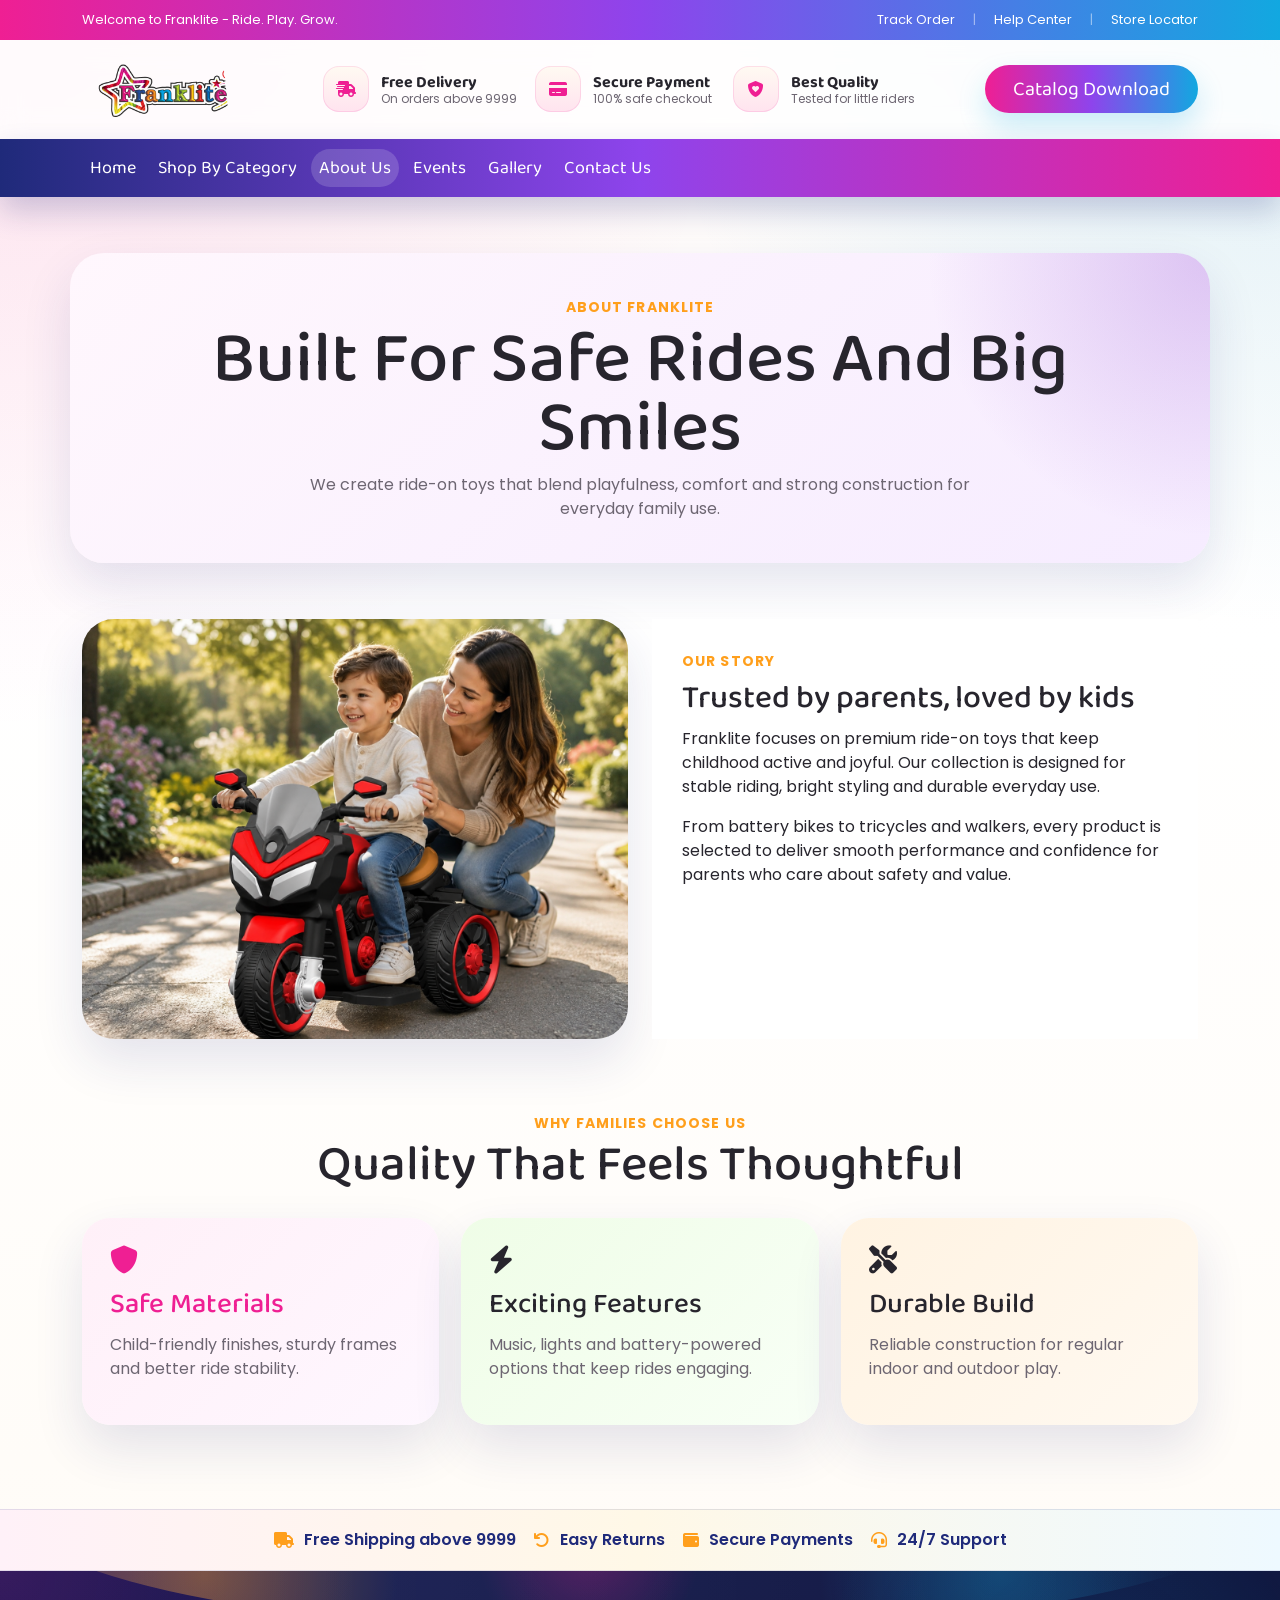
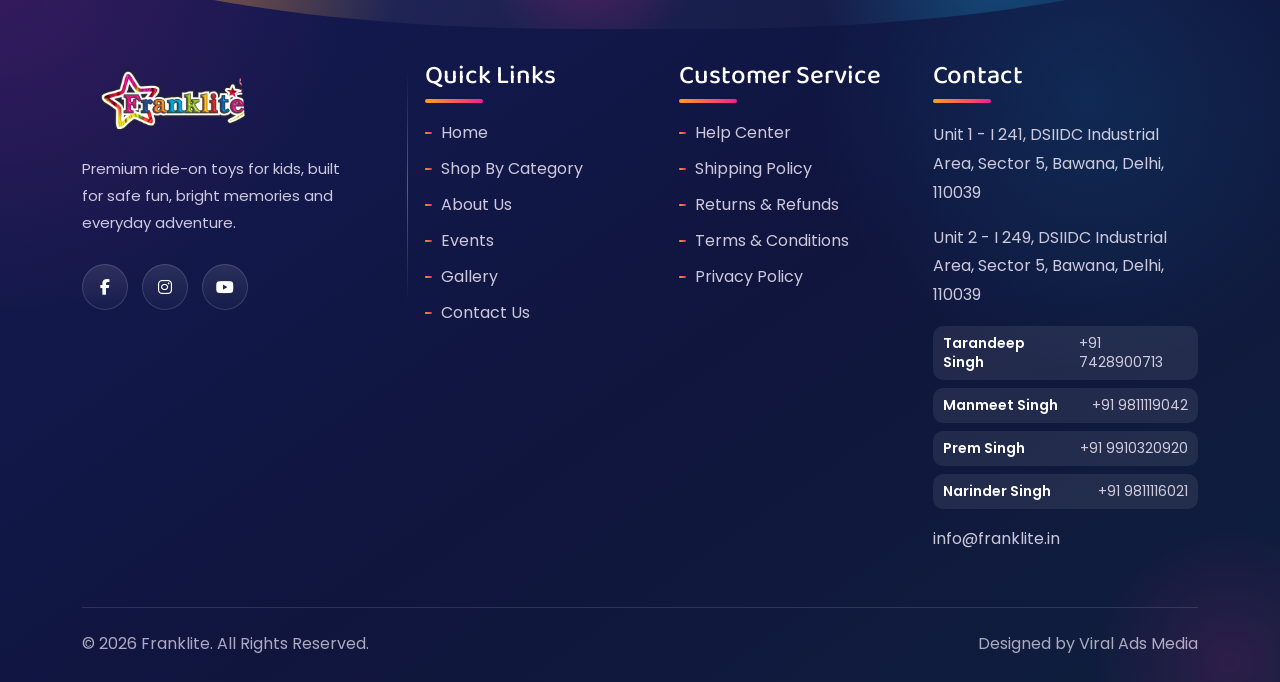
==== commit fb6f7dfd: "update number in footer" ====
--- a/about.html
+++ b/about.html
@@ -184,7 +184,12 @@
                         <h3>Contact</h3>
                         <p>Unit 1 - I 241, DSIIDC Industrial Area, Sector 5, Bawana, Delhi, 110039</p>
                         <p>Unit 2 - I 249, DSIIDC Industrial Area, Sector 5, Bawana, Delhi, 110039</p>
-                        <p><a href="tel:+917428900713">+91 7428900713</a></p>
+                        <div class="footer-contact-numbers">
+                            <a href="tel:+917428900713"><span>Tarandeep Singh</span>+91 7428900713</a>
+                            <a href="tel:+919811119042"><span>Manmeet Singh</span>+91 9811119042</a>
+                            <a href="tel:+919910320920"><span>Prem Singh</span>+91 9910320920</a>
+                            <a href="tel:+919811116021"><span>Narinder Singh</span>+91 9811116021</a>
+                        </div>
                         <p><a href="mailto:info@franklite.in">info@franklite.in</a></p>
                     </div>
                 </div>
--- a/style.css
+++ b/style.css
@@ -878,6 +878,50 @@
     grid-template-columns: repeat(4, 1fr);
 }
 
+.trending-carousel {
+    overflow: hidden;
+    padding: 2px 0 12px;
+}
+
+.product-track {
+    display: flex;
+    gap: 22px;
+    transition: transform 0.55s ease;
+    will-change: transform;
+}
+
+.product-track .product-card {
+    flex: 0 0 calc((100% - 44px) / 3);
+    min-width: 0;
+}
+
+.product-carousel-controls {
+    display: flex;
+    justify-content: center;
+    gap: 12px;
+    margin-top: 12px;
+}
+
+.product-carousel-control {
+    display: inline-grid;
+    width: 46px;
+    height: 46px;
+    place-items: center;
+    border: 1px solid rgba(31, 42, 122, 0.12);
+    border-radius: 50%;
+    color: var(--primary);
+    background: #fff;
+    box-shadow: 0 10px 22px rgba(31, 42, 122, 0.12);
+    transition: transform 0.2s ease, color 0.2s ease, background 0.2s ease;
+}
+
+.product-carousel-control:hover,
+.product-carousel-control:focus-visible {
+    color: #fff;
+    background: var(--primary);
+    transform: translateY(-2px);
+}
+
 .shop-grid {
     grid-template-columns: repeat(4, 1fr);
 }
@@ -1536,6 +1580,46 @@
 .contact-list i {
     color: var(--secondary);
     margin-top: 4px;
+}
+
+.contact-list .contact-phone-grid {
+    display: grid;
+    grid-template-columns: repeat(2, minmax(0, 1fr));
+    gap: 10px;
+}
+
+.contact-phone-grid a {
+    display: flex;
+    align-items: flex-start;
+    gap: 10px;
+    padding: 12px;
+    border: 1px solid rgba(31, 42, 122, 0.08);
+    border-radius: 16px;
+    color: var(--muted);
+    background: #fff8fc;
+    transition: transform 0.2s ease, box-shadow 0.2s ease;
+}
+
+.contact-phone-grid a:hover {
+    color: var(--primary);
+    transform: translateY(-2px);
+    box-shadow: 0 10px 18px rgba(31, 42, 122, 0.1);
+}
+
+.contact-phone-grid i {
+    flex: 0 0 auto;
+}
+
+.contact-phone-grid span {
+    display: flex;
+    flex-wrap: wrap;
+    align-items: baseline;
+    gap: 4px;
+}
+
+.contact-phone-grid strong {
+    color: var(--primary);
+    white-space: nowrap;
 }
 
 .form-grid {
@@ -1738,6 +1822,32 @@
     line-height: 1.8;
 }
 
+.footer-contact-numbers {
+    display: grid;
+    gap: 8px;
+    margin: 16px 0;
+}
+
+.footer-contact-numbers a {
+    display: flex;
+    justify-content: space-between;
+    gap: 10px;
+    padding: 8px 10px;
+    border-radius: 10px;
+    background: rgba(255, 255, 255, 0.08);
+    font-size: 14px;
+    line-height: 1.35;
+}
+
+.footer-contact-numbers a:hover {
+    background: rgba(255, 255, 255, 0.15);
+}
+
+.footer-contact-numbers span {
+    color: #fff;
+    font-weight: 600;
+}
+
 .site-footer ul {
     list-style: none;
     padding-left: 0;
--- a/responsive.css
+++ b/responsive.css
@@ -30,6 +30,10 @@
         grid-template-columns: repeat(2, 1fr);
     }
 
+    .product-track .product-card {
+        flex-basis: calc((100% - 22px) / 2);
+    }
+
     .reels-grid {
         grid-template-columns: repeat(2, 1fr);
     }
@@ -196,6 +200,10 @@
 @media (max-width: 767px) {
     .container {
         width: min(100% - 24px, 100%);
+    }
+
+    .product-track .product-card {
+        flex-basis: 100%;
     }
 
     .feature-pills {
@@ -625,6 +633,15 @@
         text-align: center;
     }
 
+    .contact-list .contact-phone-grid {
+        grid-template-columns: 1fr;
+    }
+
+    .contact-phone-grid a {
+        align-items: center;
+        text-align: left;
+    }
+
     .form-grid input,
     .form-grid textarea {
         padding: 12px 14px;
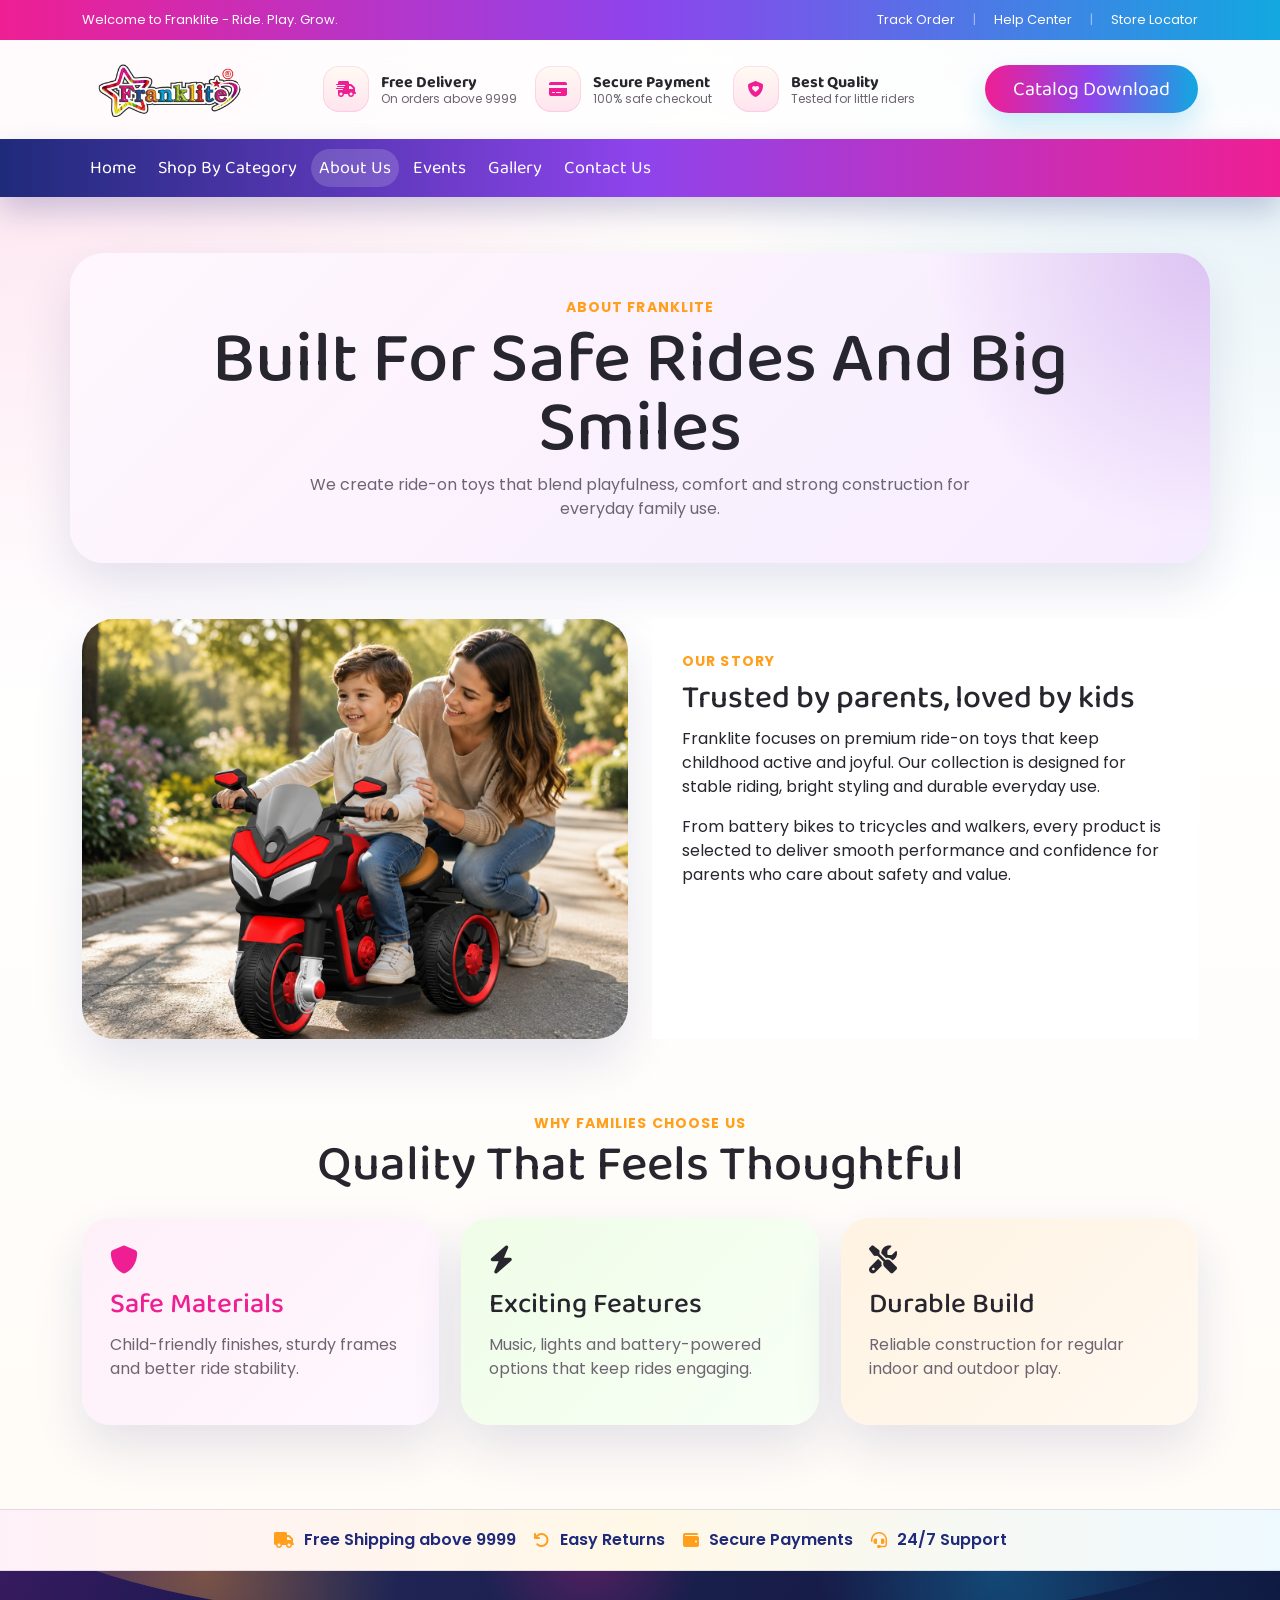
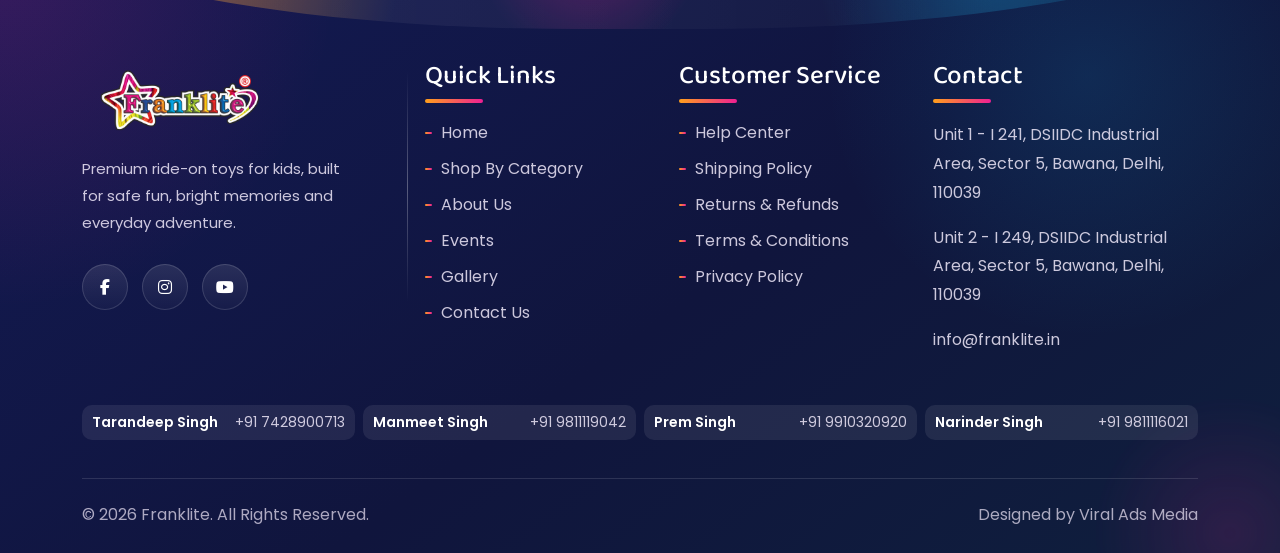
==== commit b478468e: "make update in footer number" ====
--- a/about.html
+++ b/about.html
@@ -184,14 +184,14 @@
                         <h3>Contact</h3>
                         <p>Unit 1 - I 241, DSIIDC Industrial Area, Sector 5, Bawana, Delhi, 110039</p>
                         <p>Unit 2 - I 249, DSIIDC Industrial Area, Sector 5, Bawana, Delhi, 110039</p>
-                        <div class="footer-contact-numbers">
-                            <a href="tel:+917428900713"><span>Tarandeep Singh</span>+91 7428900713</a>
-                            <a href="tel:+919811119042"><span>Manmeet Singh</span>+91 9811119042</a>
-                            <a href="tel:+919910320920"><span>Prem Singh</span>+91 9910320920</a>
-                            <a href="tel:+919811116021"><span>Narinder Singh</span>+91 9811116021</a>
-                        </div>
                         <p><a href="mailto:info@franklite.in">info@franklite.in</a></p>
                     </div>
+                </div>
+                <div class="footer-contact-numbers">
+                    <a href="tel:+917428900713"><span>Tarandeep Singh</span>+91 7428900713</a>
+                    <a href="tel:+919811119042"><span>Manmeet Singh</span>+91 9811119042</a>
+                    <a href="tel:+919910320920"><span>Prem Singh</span>+91 9910320920</a>
+                    <a href="tel:+919811116021"><span>Narinder Singh</span>+91 9811116021</a>
                 </div>
                 <div class="footer-bottom">
                     <span>&copy; 2026 Franklite. All Rights Reserved.</span>
--- a/style.css
+++ b/style.css
@@ -1824,8 +1824,9 @@
 
 .footer-contact-numbers {
     display: grid;
+    grid-template-columns: repeat(4, minmax(0, 1fr));
     gap: 8px;
-    margin: 16px 0;
+    margin: 34px 0 0;
 }
 
 .footer-contact-numbers a {
--- a/responsive.css
+++ b/responsive.css
@@ -405,6 +405,10 @@
         text-align: center;
     }
 
+    .footer-contact-numbers {
+        grid-template-columns: repeat(2, minmax(0, 1fr));
+    }
+
     .footer-grid > div:first-child {
         padding-right: 0;
     }
@@ -437,6 +441,10 @@
 @media (max-width: 575px) {
     .container {
         width: calc(100% - 20px);
+    }
+
+    .footer-contact-numbers {
+        grid-template-columns: 1fr;
     }
 
     .top-strip {
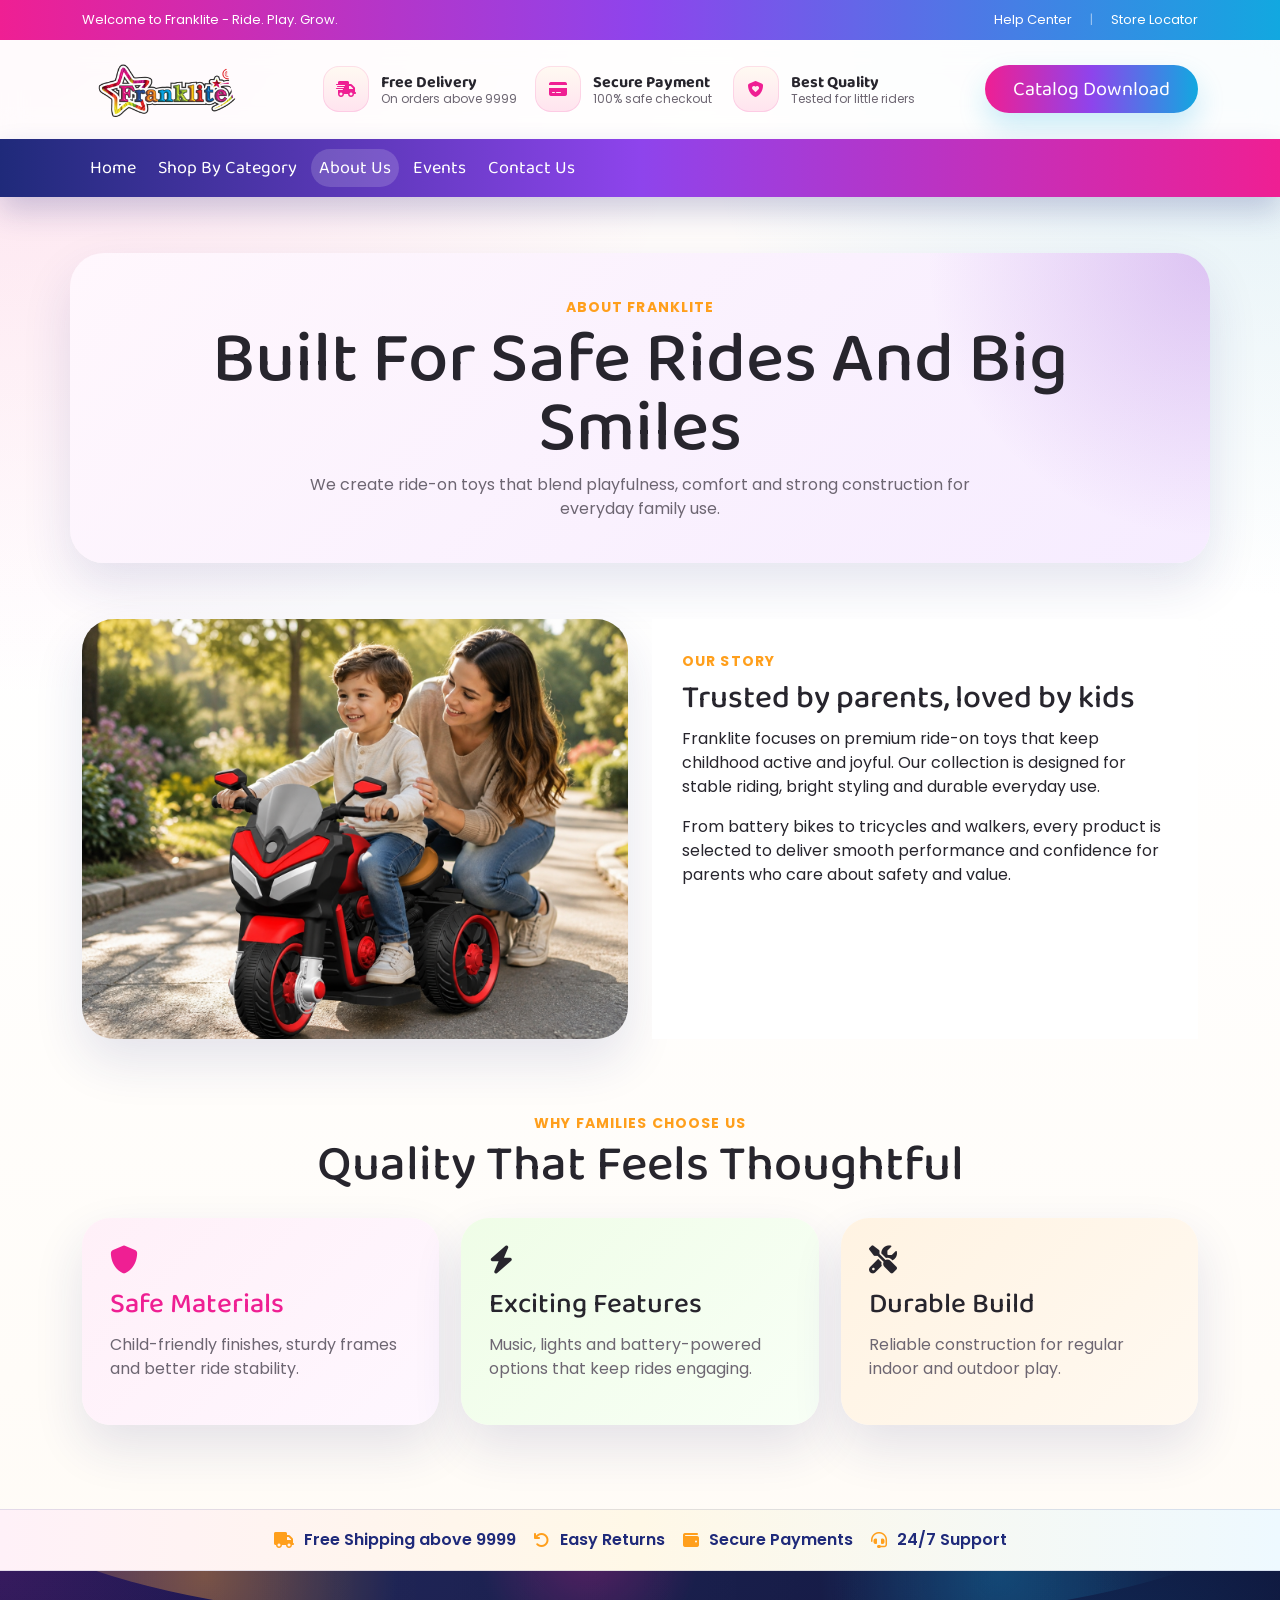
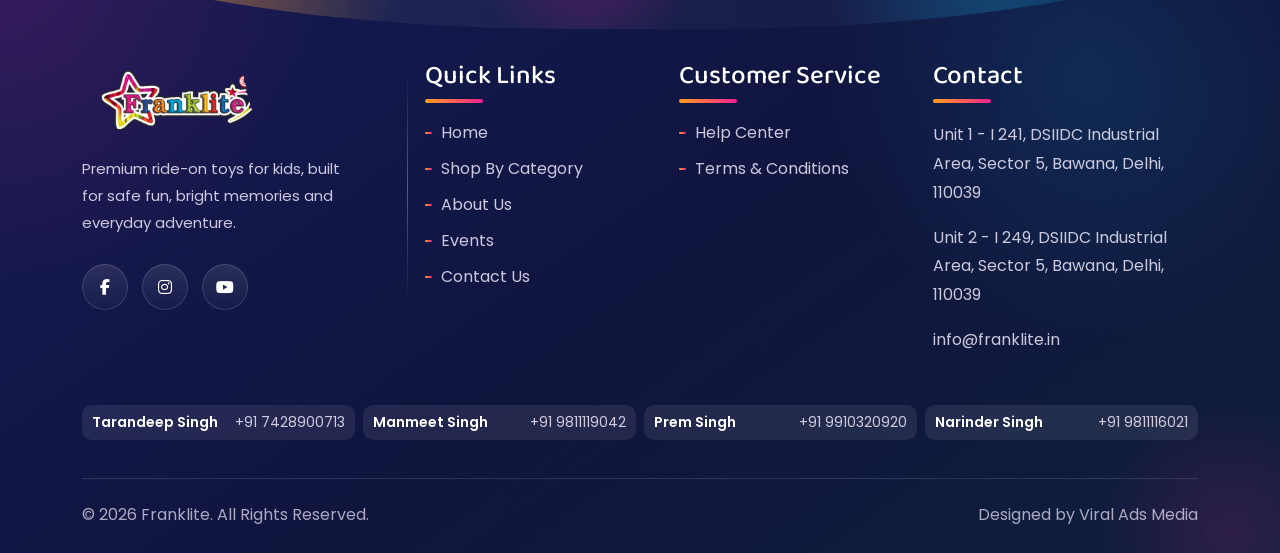
==== commit c4d8ff75: "update this deatls" ====
--- a/about.html
+++ b/about.html
@@ -18,15 +18,15 @@
     <link href="responsive.css" rel="stylesheet">
 </head>
 
+
 <body>
     <div class="site-shell">
         <header class="top-strip">
             <div class="container top-strip-inner">
                 <p class="mb-0">Welcome to Franklite - Ride. Play. Grow.</p>
                 <div class="top-strip-links">
-                    <a href="pdf/PREM SONY.pdf" download>Track Order</a>
                     <a href="contact.html">Help Center</a>
-                    <a href="contact.html">Store Locator</a>
+                    <a href="https://www.google.com/maps/search/?api=1&amp;query=Unit%201%20I%20241%2C%20DSIIDC%20Industrial%20Area%2C%20Sector%205%2C%20Bawana%2C%20Delhi%20110039" target="_blank" rel="noopener noreferrer">Store Locator</a>
                 </div>
             </div>
         </header>
@@ -61,7 +61,7 @@
                         </div>
                     </div>
                     <div class="header-cta">
-                        <a class="btn theme-btn header-pill-btn" href="pdf/PREM SONY.pdf" download>Catalog Download</a>
+                        <a class="btn theme-btn header-pill-btn" href="pdf/franklitecatalog.pdf" download>Catalog Download</a>
                     </div>
                 </div>
             </div>
@@ -79,7 +79,6 @@
                         <li class="nav-item"><a class="nav-link" href="shop.html">Shop By Category</a></li>
                         <li class="nav-item"><a class="nav-link active" href="about.html">About Us</a></li>
                         <li class="nav-item"><a class="nav-link" href="events.html">Events</a></li>
-                        <li class="nav-item"><a class="nav-link" href="gallery.html">Gallery</a></li>
                         <li class="nav-item"><a class="nav-link" href="contact.html">Contact Us</a></li>
                     </ul>
                 </div>
@@ -154,9 +153,9 @@
                         <img class="footer-logo" src="image/logo-gif.gif" alt="Franklite logo">
                         <p>Premium ride-on toys for kids, built for safe fun, bright memories and everyday adventure.</p>
                         <div class="social-links">
-                            <a href="https://www.facebook.com/share/16gAEgcKET/?mibextid=wwXIfr" target="_blank" rel="noopener noreferrer"><i class="fa-brands fa-facebook-f"></i></a>
-                            <a href="https://www.instagram.com/franklite_/profilecard/?igsh=amo0N2d4dWhxYzMw" target="_blank" rel="noopener noreferrer"><i class="fa-brands fa-instagram"></i></a>
-                            <a href="https://youtube.com/@franklite_toys?si=5BbVZSJ4fT86CASj" target="_blank" rel="noopener noreferrer"><i class="fa-brands fa-youtube"></i></a>
+                            <a href="https://www.facebook.com/share/16gAEgcKET/?mibextid=wwXIfr" target="_blank" rel="noopener noreferrer" aria-label="Franklite on Facebook"><i class="fa-brands fa-facebook-f"></i></a>
+                            <a href="https://www.instagram.com/franklite_/" target="_blank" rel="noopener noreferrer" aria-label="Franklite on Instagram"><i class="fa-brands fa-instagram"></i></a>
+                            <a href="https://youtube.com/@franklite_toys?si=5BbVZSJ4fT86CASj" target="_blank" rel="noopener noreferrer" aria-label="Franklite on YouTube"><i class="fa-brands fa-youtube"></i></a>
                         </div>
                     </div>
                     <div>
@@ -166,7 +165,6 @@
                             <li><a href="shop.html">Shop By Category</a></li>
                             <li><a href="about.html">About Us</a></li>
                             <li><a href="events.html">Events</a></li>
-                            <li><a href="gallery.html">Gallery</a></li>
                             <li><a href="contact.html">Contact Us</a></li>
                         </ul>
                     </div>
@@ -174,10 +172,7 @@
                         <h3>Customer Service</h3>
                         <ul>
                             <li><a href="contact.html">Help Center</a></li>
-                            <li><a href="#">Shipping Policy</a></li>
-                            <li><a href="#">Returns & Refunds</a></li>
                             <li><a href="#">Terms & Conditions</a></li>
-                            <li><a href="#">Privacy Policy</a></li>
                         </ul>
                     </div>
                     <div>
--- a/style.css
+++ b/style.css
@@ -247,7 +247,7 @@
 }
 
 .hero-section {
-    padding: 12px 0 46px;
+    padding: 0 0 46px;
 }
 
 .inner-hero {
@@ -1849,6 +1849,26 @@
     font-weight: 600;
 }
 
+/* Homepage hero uses the supplied banners without content overlays. */
+.hero-slide {
+    display: block;
+    min-height: 0;
+    background: transparent;
+}
+
+.hero-slide::before,
+.hero-slide::after {
+    display: none;
+}
+
+.hero-banner-image {
+    position: relative;
+    display: block;
+    width: 100%;
+    height: auto;
+    object-fit: contain;
+}
+
 .site-footer ul {
     list-style: none;
     padding-left: 0;
--- a/responsive.css
+++ b/responsive.css
@@ -674,6 +674,11 @@
     }
 }
 
+/* Keep image-only hero banners at their natural aspect ratio on all screens. */
+.hero-slide {
+    min-height: 0;
+}
+
 @media (max-width: 991px) {
     .hero-slide,
     .hero-slide-inner {
@@ -770,3 +775,8 @@
         padding: 22px 16px;
     }
 }
+
+/* Overrides legacy text-hero heights for the image-only homepage carousel. */
+.hero-slide {
+    min-height: 0;
+}
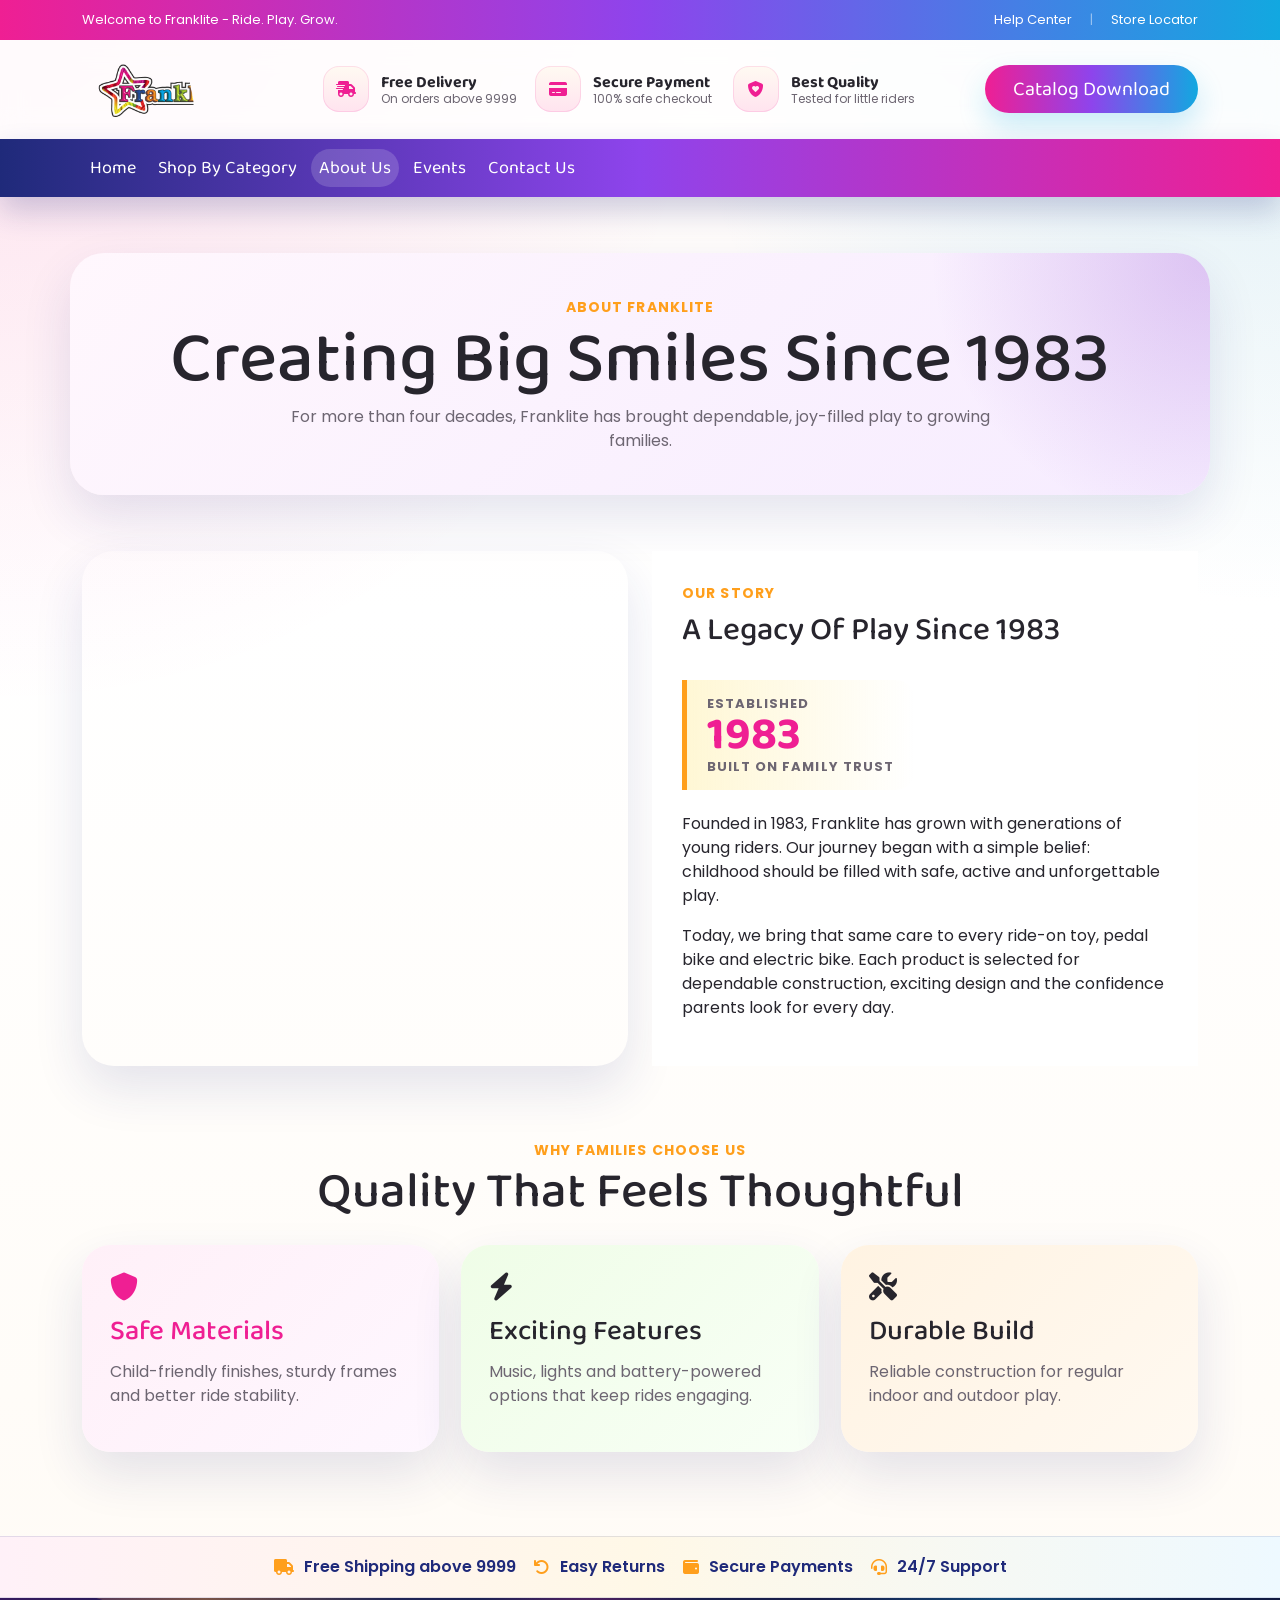
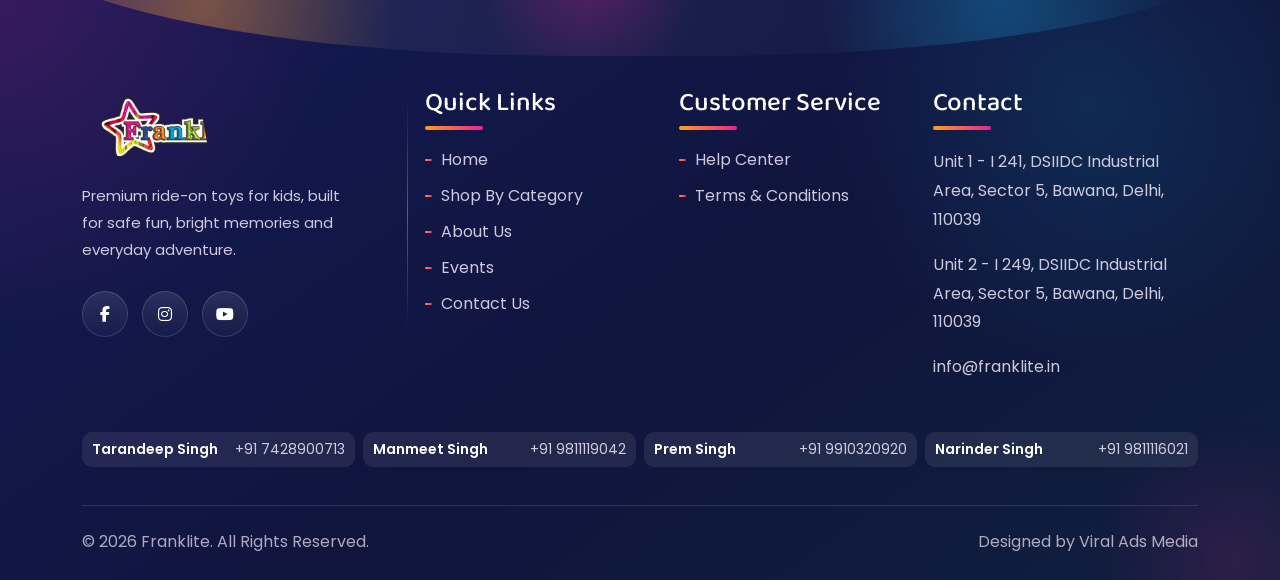
==== commit 9f87192b: "update product and make good" ====
--- a/about.html
+++ b/about.html
@@ -89,8 +89,8 @@
             <section class="inner-hero">
                 <div class="container">
                     <span class="kicker">About Franklite</span>
-                    <h1>Built For Safe Rides And Big Smiles</h1>
-                    <p>We create ride-on toys that blend playfulness, comfort and strong construction for everyday family use.</p>
+                    <h1>Creating Big Smiles Since 1983</h1>
+                    <p>For more than four decades, Franklite has brought dependable, joy-filled play to growing families.</p>
                 </div>
             </section>
 
@@ -98,13 +98,21 @@
                 <div class="container">
                     <div class="split-panel">
                         <div class="panel-media" data-aos="fade-right">
-                            <img src="image/about-img.png" alt="Franklite about image">
+                            <video class="story-video" autoplay loop muted playsinline preload="metadata" aria-label="Franklite story video">
+                                <source src="image/franklite website_1.mp4" type="video/mp4">
+                                Your browser does not support the video tag.
+                            </video>
                         </div>
                         <div class="panel-copy" data-aos="fade-left">
                             <span class="kicker">Our Story</span>
-                            <h2>Trusted by parents, loved by kids</h2>
-                            <p>Franklite focuses on premium ride-on toys that keep childhood active and joyful. Our collection is designed for stable riding, bright styling and durable everyday use.</p>
-                            <p>From battery bikes to tricycles and walkers, every product is selected to deliver smooth performance and confidence for parents who care about safety and value.</p>
+                            <h2>A Legacy Of Play Since <span>1983</span></h2>
+                            <div class="story-established" aria-label="Franklite established in 1983">
+                                <span>Established</span>
+                                <strong>1983</strong>
+                                <small>Built on family trust</small>
+                            </div>
+                            <p>Founded in 1983, Franklite has grown with generations of young riders. Our journey began with a simple belief: childhood should be filled with safe, active and unforgettable play.</p>
+                            <p>Today, we bring that same care to every ride-on toy, pedal bike and electric bike. Each product is selected for dependable construction, exciting design and the confidence parents look for every day.</p>
                         </div>
                     </div>
                 </div>
@@ -172,7 +180,7 @@
                         <h3>Customer Service</h3>
                         <ul>
                             <li><a href="contact.html">Help Center</a></li>
-                            <li><a href="#">Terms & Conditions</a></li>
+                            <li><a href="terms.html">Terms & Conditions</a></li>
                         </ul>
                     </div>
                     <div>
--- a/style.css
+++ b/style.css
@@ -714,7 +714,7 @@
 }
 
 .category-grid {
-    grid-template-columns: repeat(6, 1fr);
+    grid-template-columns: repeat(3, 1fr);
 }
 
 .category-card,
@@ -741,6 +741,11 @@
     text-align: center;
 }
 
+.category-card-link {
+    color: inherit;
+    text-decoration: none;
+}
+
 .category-card img {
     height: 120px;
     width: 100%;
@@ -773,6 +778,7 @@
 }
 
 .panel-media img,
+.panel-media video,
 .contact-card,
 .contact-form-card {
     width: 100%;
@@ -781,7 +787,8 @@
     box-shadow: var(--shadow);
 }
 
-.panel-media img {
+.panel-media img,
+.panel-media video {
     min-height: 420px;
     object-fit: cover;
 }
@@ -923,7 +930,163 @@
 }
 
 .shop-grid {
-    grid-template-columns: repeat(4, 1fr);
+    grid-template-columns: repeat(3, 1fr);
+}
+
+.shop-catalog-layout {
+    display: grid;
+    grid-template-columns: 240px minmax(0, 1fr);
+    gap: 32px;
+    align-items: start;
+}
+
+.shop-filter {
+    position: sticky;
+    top: 24px;
+    padding: 26px;
+    border-radius: 28px;
+    background: rgba(255, 255, 255, 0.92);
+    box-shadow: var(--shadow);
+}
+
+.shop-filter h2 {
+    margin: 8px 0 18px;
+    font-size: 28px;
+}
+
+.shop-filter-list {
+    display: grid;
+    gap: 10px;
+}
+
+.shop-filter-link {
+    display: block;
+    padding: 12px 14px;
+    border-radius: 14px;
+    color: var(--text);
+    font-weight: 700;
+    text-decoration: none;
+    transition: color 0.2s ease, background 0.2s ease;
+}
+
+.shop-filter-link:hover,
+.shop-filter-link:focus-visible,
+.shop-filter-link.is-active {
+    color: #fff;
+    background: var(--primary);
+}
+
+.shop-grid .product-card {
+    text-align: center;
+}
+
+.shop-grid .product-actions {
+    justify-content: center;
+}
+
+.terms-layout {
+    display: grid;
+    grid-template-columns: minmax(260px, 0.75fr) minmax(0, 1.25fr);
+    gap: 28px;
+    align-items: start;
+}
+
+.terms-delivery-card {
+    position: sticky;
+    top: 24px;
+    padding: 34px;
+    border-radius: 30px;
+    color: #fff;
+    background: linear-gradient(145deg, var(--primary-dark), var(--primary), var(--secondary));
+    box-shadow: 0 24px 46px rgba(31, 42, 122, 0.22);
+}
+
+.terms-icon {
+    display: grid;
+    width: 58px;
+    height: 58px;
+    margin-bottom: 22px;
+    place-items: center;
+    border-radius: 18px;
+    font-size: 25px;
+    background: rgba(255, 255, 255, 0.2);
+}
+
+.terms-delivery-card .kicker,
+.terms-delivery-card small {
+    color: rgba(255, 255, 255, 0.84);
+}
+
+.terms-delivery-card h2 {
+    margin: 10px 0 16px;
+    font-size: clamp(34px, 4vw, 48px);
+    line-height: 0.95;
+}
+
+.terms-delivery-card p {
+    font-size: 17px;
+    line-height: 1.7;
+}
+
+.terms-delivery-card small {
+    display: block;
+    margin-top: 22px;
+    line-height: 1.6;
+}
+
+.terms-content {
+    display: grid;
+    gap: 16px;
+}
+
+.terms-card {
+    padding: 26px 28px;
+    border: 1px solid rgba(31, 42, 122, 0.08);
+    border-radius: 24px;
+    background: rgba(255, 255, 255, 0.92);
+    box-shadow: 0 16px 34px rgba(31, 42, 122, 0.08);
+}
+
+.terms-card h2 {
+    margin-bottom: 10px;
+    font-size: 25px;
+}
+
+.terms-card p {
+    margin: 0;
+    color: var(--muted);
+    line-height: 1.75;
+}
+
+.terms-card a {
+    color: var(--primary);
+    font-weight: 700;
+}
+
+.story-established {
+    display: inline-grid;
+    gap: 2px;
+    margin: 22px 0;
+    padding: 14px 20px;
+    border-left: 5px solid var(--secondary);
+    border-radius: 0 18px 18px 0;
+    background: linear-gradient(90deg, rgba(255, 230, 124, 0.32), rgba(255, 255, 255, 0));
+}
+
+.story-established span,
+.story-established small {
+    color: var(--muted);
+    font-size: 13px;
+    font-weight: 700;
+    letter-spacing: 0.08em;
+    text-transform: uppercase;
+}
+
+.story-established strong {
+    color: var(--primary);
+    font-family: "Baloo 2", cursive;
+    font-size: 46px;
+    line-height: 0.85;
 }
 
 .product-card {
--- a/responsive.css
+++ b/responsive.css
@@ -54,6 +54,26 @@
     .shop-grid,
     .event-grid,
     .event-timeline {
+        grid-template-columns: repeat(2, 1fr);
+    }
+
+    .shop-catalog-layout {
+        grid-template-columns: 1fr;
+    }
+
+    .terms-layout {
+        grid-template-columns: 1fr;
+    }
+
+    .terms-delivery-card {
+        position: static;
+    }
+
+    .shop-filter {
+        position: static;
+    }
+
+    .shop-filter-list {
         grid-template-columns: repeat(2, 1fr);
     }
 }
@@ -307,6 +327,10 @@
         grid-template-columns: 1fr;
     }
 
+    .shop-filter-list {
+        grid-template-columns: 1fr;
+    }
+
     .hero-badges,
     .hero-actions,
     .hero-mini-strip,
@@ -373,6 +397,7 @@
 
     .gallery-page-grid img,
     .panel-media img,
+    .panel-media video,
     .about-media img,
     .promo-banner img {
         min-height: 0;
@@ -600,6 +625,7 @@
     .gallery-grid img,
     .gallery-page-grid img,
     .panel-media img,
+    .panel-media video,
     .about-media img,
     .events-spotlight-card img,
     .event-highlight-media img,
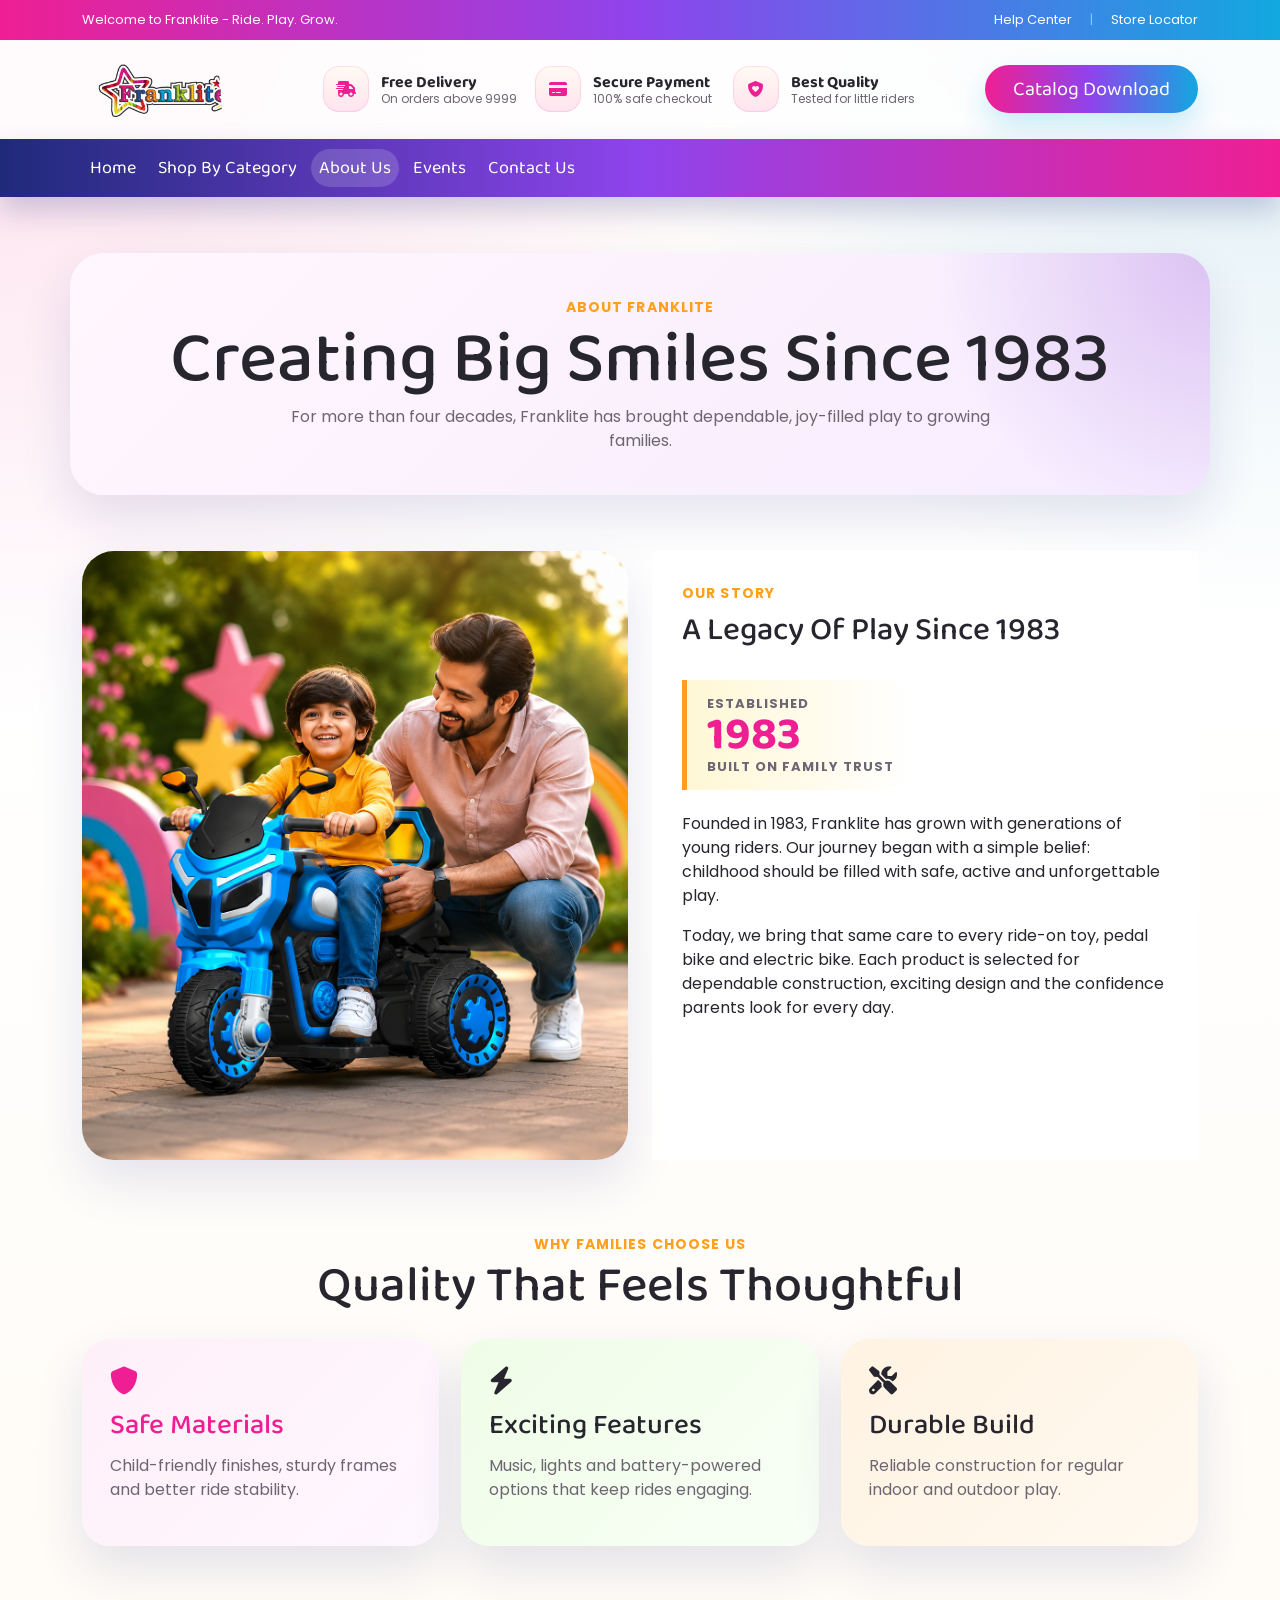
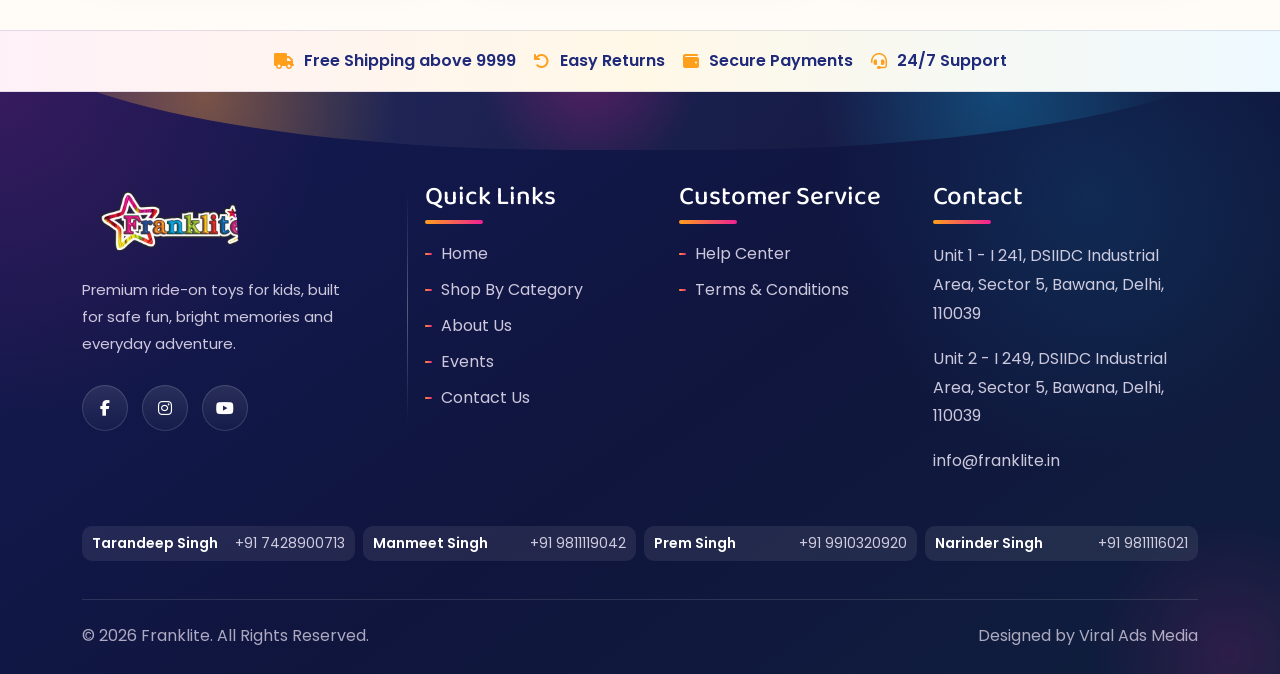
==== commit 4d80dda1: "update that changes" ====
--- a/about.html
+++ b/about.html
@@ -98,10 +98,7 @@
                 <div class="container">
                     <div class="split-panel">
                         <div class="panel-media" data-aos="fade-right">
-                            <video class="story-video" autoplay loop muted playsinline preload="metadata" aria-label="Franklite story video">
-                                <source src="image/franklite website_1.mp4" type="video/mp4">
-                                Your browser does not support the video tag.
-                            </video>
+                            <img src="image/about.png" alt="Franklite family lifestyle visual">
                         </div>
                         <div class="panel-copy" data-aos="fade-left">
                             <span class="kicker">Our Story</span>
--- a/style.css
+++ b/style.css
@@ -764,7 +764,7 @@
 
 .about-panel {
     display: grid;
-    grid-template-columns: 0.95fr 0.95fr 0.8fr;
+    grid-template-columns: minmax(0, 1.4fr) minmax(0, 1fr);
     gap: 24px;
     align-items: stretch;
 }
@@ -826,7 +826,8 @@
     color: var(--muted);
 }
 
-.about-media img {
+.about-media img,
+.about-media video {
     width: 100%;
     height: 100%;
     min-height: 420px;
@@ -837,11 +838,13 @@
 
 .about-copy {
     padding: 18px 6px;
+    align-self: center;
 }
 
 .assurance-grid {
     display: grid;
-    grid-template-columns: repeat(2, 1fr);
+    grid-column: 1 / -1;
+    grid-template-columns: repeat(4, minmax(0, 1fr));
     gap: 18px;
 }
 
@@ -1331,8 +1334,51 @@
     max-width: 430px;
 }
 
+.promo-offer-label {
+    display: inline-flex;
+    align-items: center;
+    gap: 8px;
+    margin-bottom: 14px;
+    padding: 7px 12px;
+    border: 1px solid rgba(255, 255, 255, 0.32);
+    border-radius: 999px;
+    color: #fff;
+    font-size: 13px;
+    font-weight: 700;
+    letter-spacing: 0.07em;
+    text-transform: uppercase;
+    background: rgba(255, 255, 255, 0.12);
+}
+
+.promo-offer-label i {
+    color: #ffe16d;
+}
+
 .promo-banner p {
     color: rgba(255, 255, 255, 0.84);
+}
+
+.promo-highlights {
+    display: flex;
+    flex-wrap: wrap;
+    gap: 10px;
+    margin-top: 18px;
+}
+
+.promo-highlights span {
+    display: inline-flex;
+    align-items: center;
+    gap: 7px;
+    padding: 7px 10px;
+    border-radius: 999px;
+    color: rgba(255, 255, 255, 0.92);
+    font-size: 13px;
+    font-weight: 600;
+    background: rgba(255, 255, 255, 0.13);
+}
+
+.promo-highlights i {
+    color: #ffe16d;
 }
 
 .reels-grid {
--- a/responsive.css
+++ b/responsive.css
@@ -1,4 +1,8 @@
 @media (max-width: 1199px) {
+    .assurance-grid {
+        grid-template-columns: repeat(2, minmax(0, 1fr));
+    }
+
     .feature-pills {
         justify-content: flex-start;
     }
@@ -399,6 +403,7 @@
     .panel-media img,
     .panel-media video,
     .about-media img,
+    .about-media video,
     .promo-banner img {
         min-height: 0;
         height: 220px;
@@ -627,6 +632,7 @@
     .panel-media img,
     .panel-media video,
     .about-media img,
+    .about-media video,
     .events-spotlight-card img,
     .event-highlight-media img,
     .event-card img {
